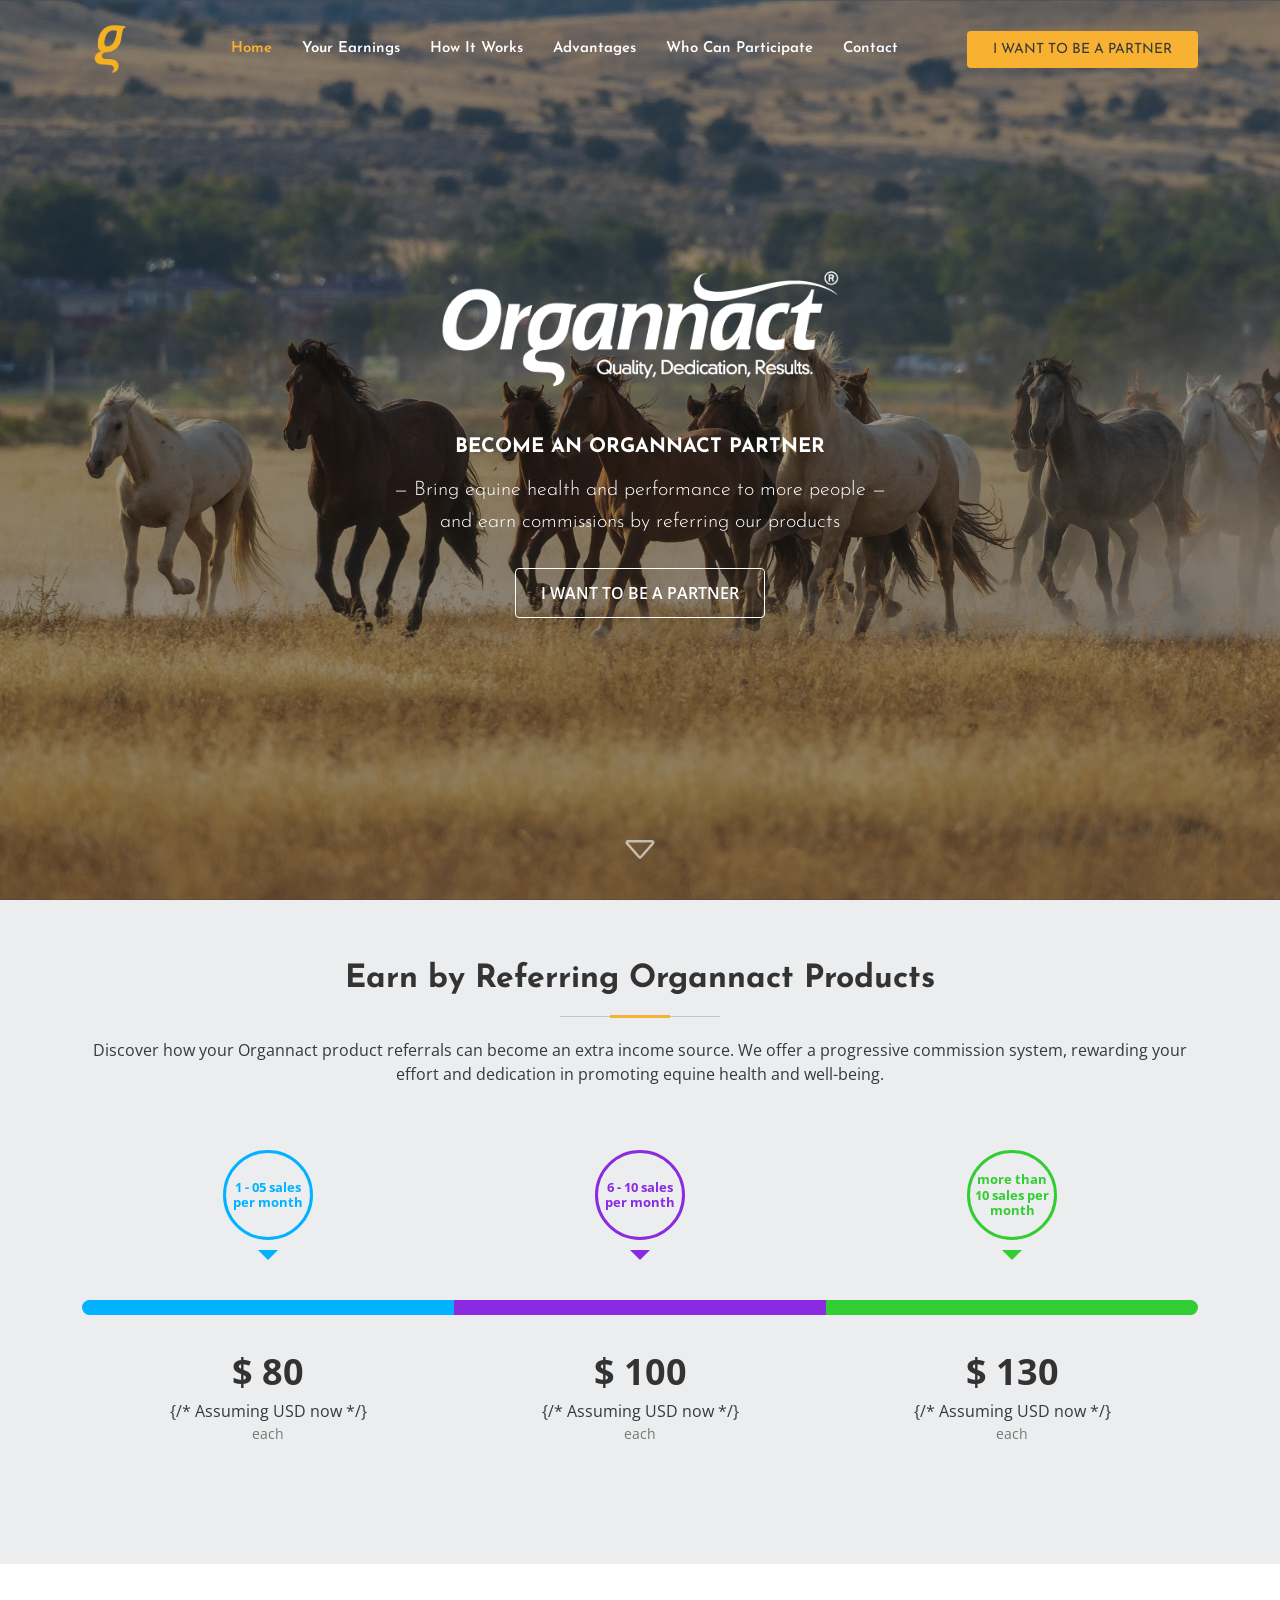
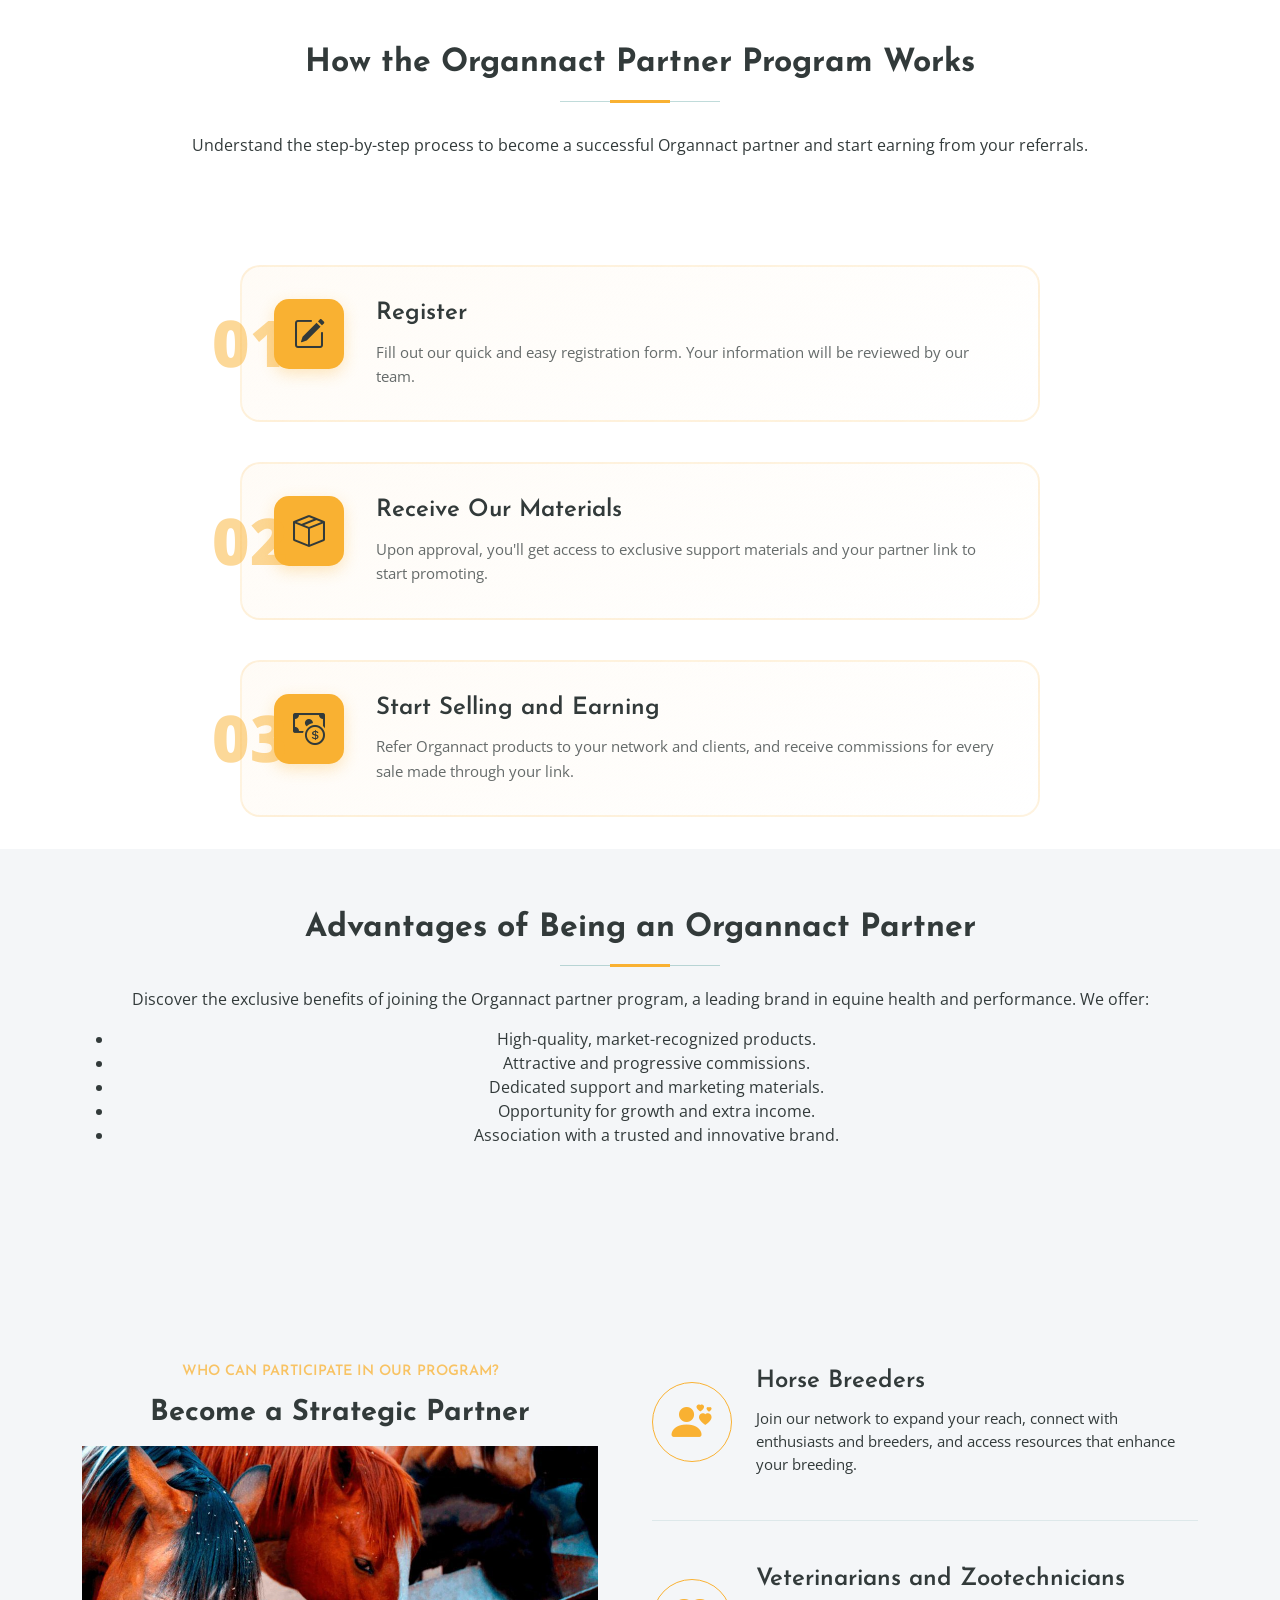
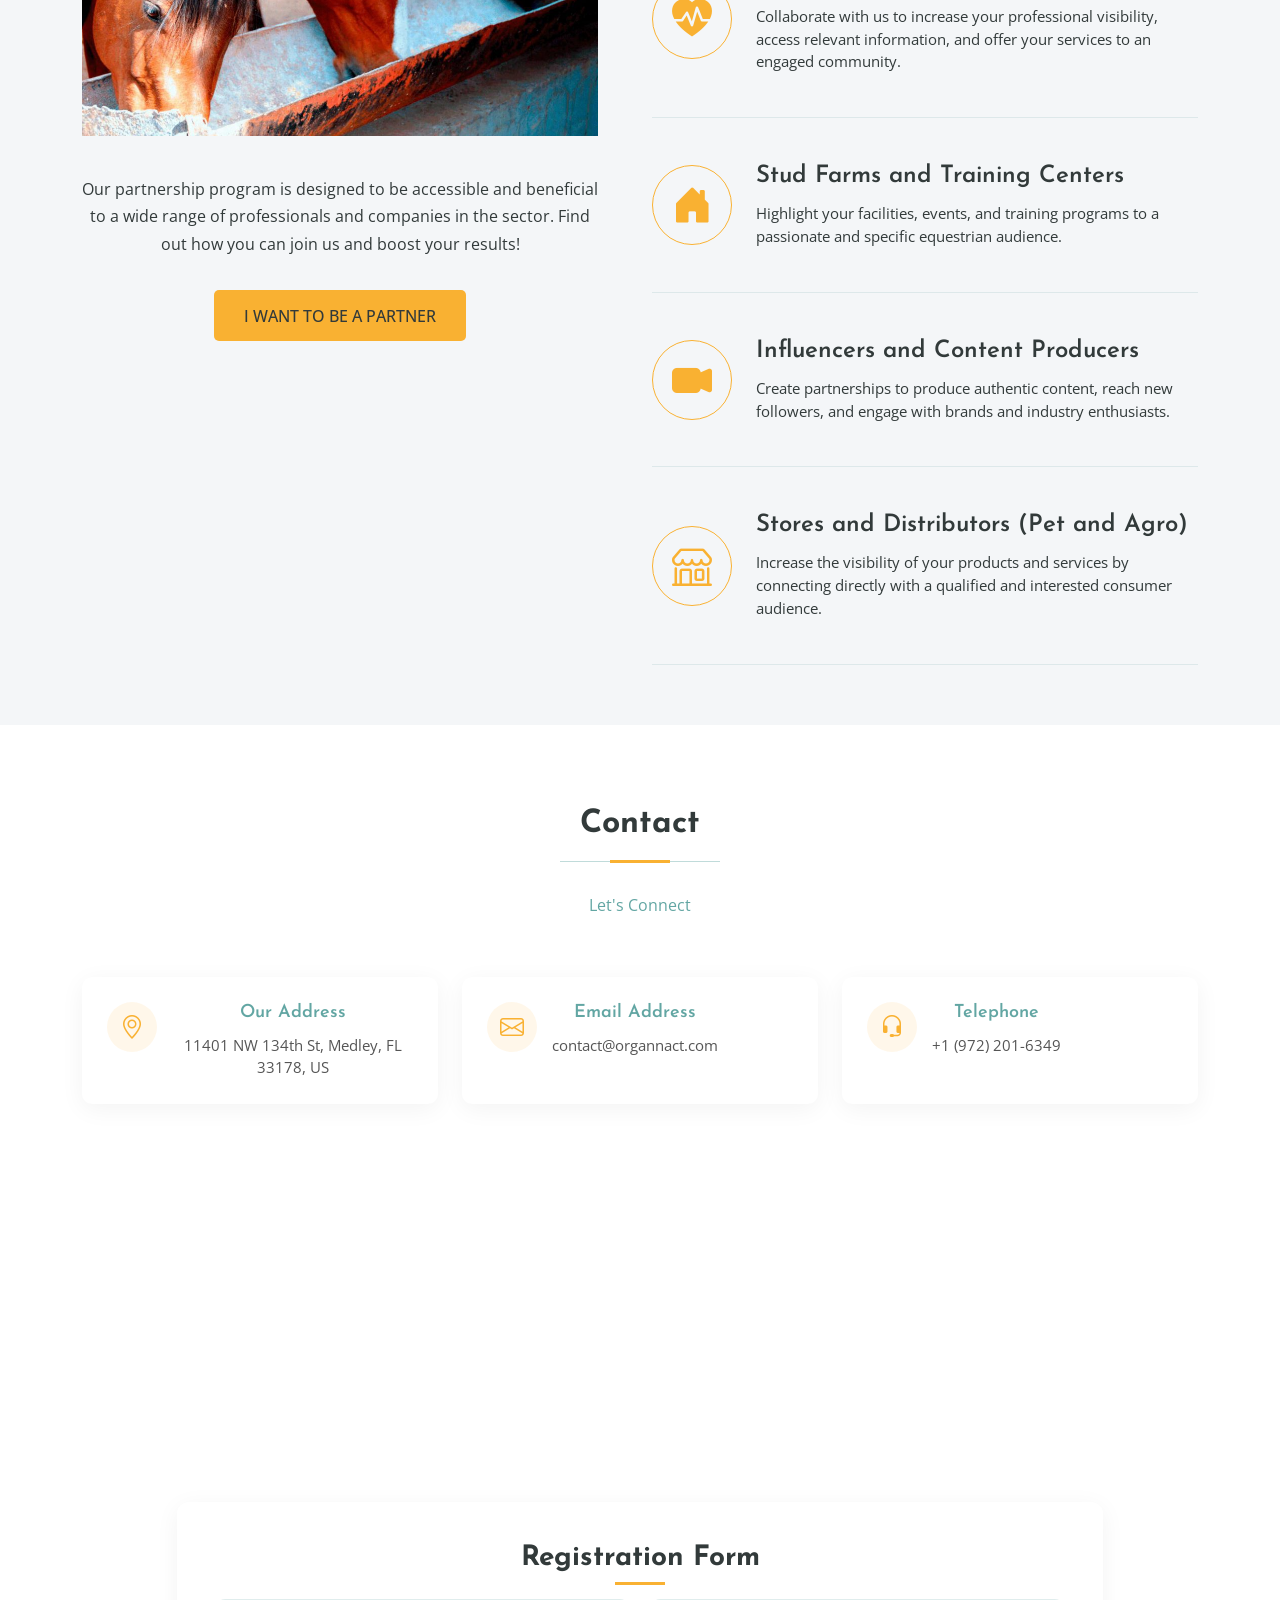
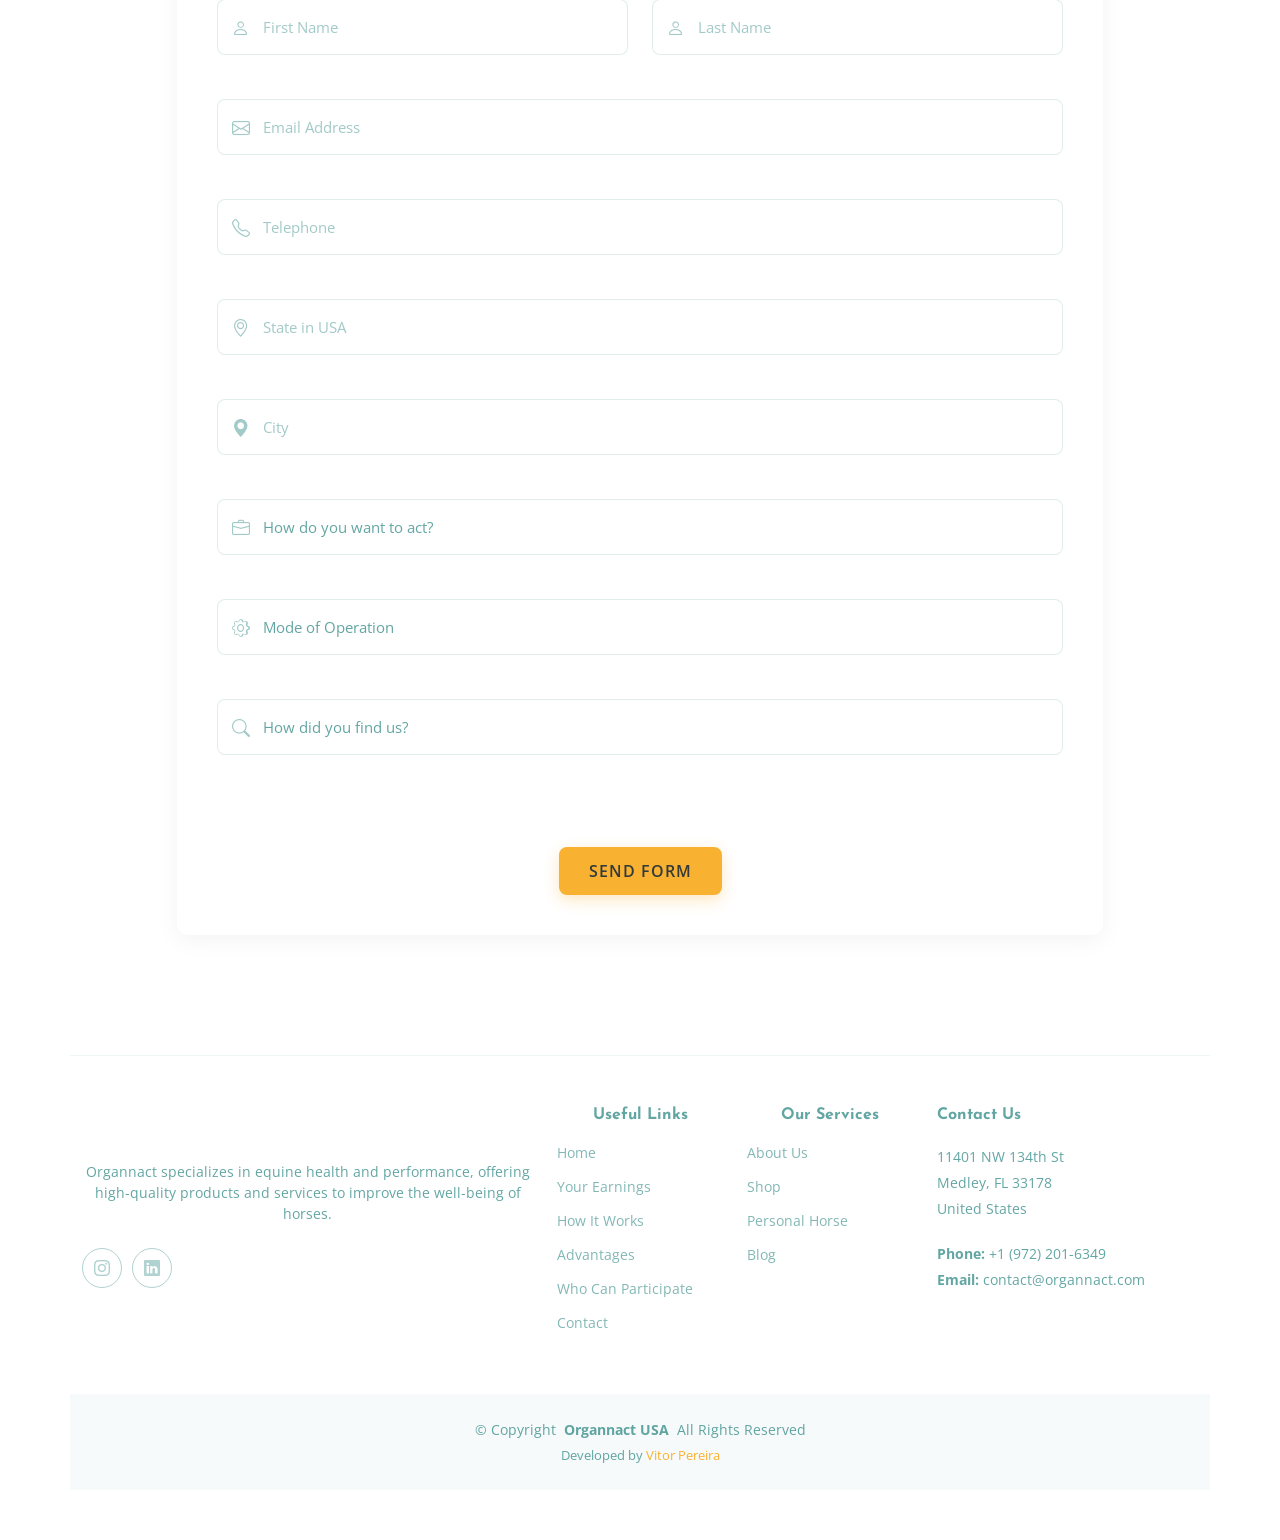
==== index.html @ 815f1e59 "Fix Button url fix button url sbmit" ====
<!DOCTYPE html>
<html lang="en">
<head>
    <meta charset="UTF-8">
    <meta name="viewport" content="width=device-width, initial-scale=1.0">
    <title>Organnact Partner Program | Commissions & Equine Health</title>
    <meta name="description" content="Become an Organnact partner and earn commissions by referring high-quality products for equine health and performance. Ideal for veterinarians, breeders, and retailers.">
    <link rel="canonical" href="https://www.yourwebsite.com/organnact-partner-program">

    <meta property="og:type" content="website">
    <meta property="og:url" content="https://www.yourwebsite.com/organnact-partner-program">
    <meta property="og:title" content="Organnact Partner Program | Commissions & Equine Health">
    <meta property="og:description" content="Become an Organnact partner and earn commissions by referring high-quality products for equine health and performance. Ideal for veterinarians, breeders, and retailers.">
    <meta property="og:image" content="https://www.yourwebsite.com/img/organnact-social-share-image.jpg">
    <meta property="og:locale" content="en_US">

    <META HTTP-EQUIV="Content-type" CONTENT="text/html; charset=UTF-8">
    <script src="https://www.google.com/recaptcha/api.js"></script>
    <script>
    function timestamp() { var response = document.getElementById("g-recaptcha-response"); if (response == null || response.value.trim() == "") {var elems = JSON.parse(document.getElementsByName("captcha_settings")[0].value);elems["ts"] = JSON.stringify(new Date().getTime());document.getElementsByName("captcha_settings")[0].value = JSON.stringify(elems); } } setInterval(timestamp, 500); 
    </script>

    <link href="https://cdn.jsdelivr.net/npm/bootstrap@5.3.0/dist/css/bootstrap.min.css" rel="stylesheet">
    <link rel="stylesheet" href="home.css">
    <link rel="stylesheet" href="earnings.css">
    <link rel="stylesheet" href="advantages.css">
    <link rel="stylesheet" href="participate.css">
    <link rel="stylesheet" href="navbar.css">
    <link rel="stylesheet" href="contact.css">
    <link rel="stylesheet" href="footer.css">
    <link rel="stylesheet" href="https://cdn.jsdelivr.net/npm/bootstrap-icons@1.13.1/font/bootstrap-icons.min.css">
</head>
<body class="index-page">

    <header id="header" class="header d-flex align-items-center fixed-top">
    <div class="container position-relative d-flex align-items-center justify-content-between">

        <a href="index.html" class="logo d-flex align-items-center me-auto me-xl-0">
        <img src="img/G-01.png" alt="Organnact Partner Program Logo">
        </a>

        <nav id="navmenu" class="navmenu">
        <ul>
            <li><a href="#hero" class="active">Home</a></li>
            <li><a href="#earnings">Your Earnings</a></li>
            <li><a href="#how-it-work">How It Works</a></li>
            <li><a href="#advantages">Advantages</a></li>
            <li><a href="#participate">Who Can Participate</a></li>
            <li><a href="#contact">Contact</a></li>
        </ul>
        <i class="mobile-nav-toggle d-xl-none bi bi-list"></i>
        </nav>

        <a class="btn-getstarted" href="#contact" title="I WANT TO BE A PARTNER">I WANT TO BE A PARTNER</a>

    </div>
    </header>

    <main id="main">

    <section class="home" id="hero">
        <div class="container-home" data-aos="fade-up" data-aos-delay="100">
        <img class="img-home" src="img/Organnact_white_text.png" alt="Become an Organnact Partner - Equine Health" title="Organnact Partner Program Logo">
        <h1 class="texto-home" title="BECOME AN ORGANNACT PARTNER">BECOME AN ORGANNACT PARTNER</h1>
        <p class="texto2-home" title="Bring equine health and performance to more people, earn commissions by referring our products">
            — Bring equine health and performance to more people —
        <br>
            and earn commissions by referring our products</p>
        <a href="#contact" class="btn-partner" title="I WANT TO BE A PARTNER">I WANT TO BE A PARTNER</a>
        </div>

        <a href="#earnings">
        <div class="seta-home" >
            <svg xmlns="http://www.w3.org/2000/svg" width="50" height="50" fill="currentColor" class="bi bi-caret-down" viewBox="0 0 16 16">
            <path d="M3.204 5h9.592L8 10.481 3.204 5zm-.753.659 4.796 5.48a1 1 0 0 0 1.506 0l4.796-5.48c.566-.647.106-1.659-.753-1.659H3.204a1 1 0 0 0-.753 1.659z"/>
            </svg>
        </div>
        </a>
    </section>

    <section id="earnings" style="height: auto; background-color: #ecedee; padding: 60px 0;">
        <div class="organnact-referral-widget">
        <div class="container section-title" data-aos="fade-up" data-aos-delay="200">
            <h2 class="organnact-referral-title">Earn by Referring Organnact Products</h2>
            <p>Discover how your Organnact product referrals can become an extra income source. We offer a progressive commission system, rewarding your effort and dedication in promoting equine health and well-being.</p>
            <br>
            <br>
            <div class="organnact-referral-steps">
                <div class="organnact-step">
                    <div class="organnact-circle organnact-circle-blue">
                        1 - 05 sales per month
                    </div>
                </div>
                <div class="organnact-step">
                    <div class="organnact-circle organnact-circle-purple">
                        6 - 10 sales per month
                    </div>
                </div>
                <div class="organnact-step">
                    <div class="organnact-circle organnact-circle-green">
                        more than 10 sales per month
                    </div>
                </div>
            </div>

            <div class="organnact-timeline-bar">
                <div class="organnact-segment organnact-segment-blue"></div>
                <div class="organnact-segment organnact-segment-purple"></div>
                <div class="organnact-segment organnact-segment-green"></div>
            </div>

            <div class="organnact-price-info">
                <div class="organnact-price">
                    <span class="organnact-price-value">$ 80</span> {/* Assuming USD now */}
                    <span class="organnact-price-label">each</span>
                </div>
                <div class="organnact-price">
                    <span class="organnact-price-value">$ 100</span> {/* Assuming USD now */}
                    <span class="organnact-price-label">each</span>
                </div>
                <div class="organnact-price">
                    <span class="organnact-price-value">$ 130</span> {/* Assuming USD now */}
                    <span class="organnact-price-label">each</span>
                </div>
            </div>
        </div>
    </div>
    </section>

    <section id="how-it-work" class="how-it-work section">
        <div class="container section-title" data-aos="fade-up">
        <h2>How the Organnact Partner Program Works</h2>
        <p>Understand the step-by-step process to become a successful Organnact partner and start earning from your referrals.</p>
        </div>

        <div class="container" data-aos="fade-up" data-aos-delay="100">
        <div class="steps-5">
            <div class="process-container">

            <div class="process-item" data-aos="fade-up" data-aos-delay="200">
                <div class="content">
                <span class="step-number">01</span>
                <div class="card-body">
                    <div class="step-icon">
                    <i class="bi bi-pencil-square"></i>
                    </div>
                    <div class="step-content">
                    <h3>Register</h3>
                    <p>Fill out our quick and easy registration form. Your information will be reviewed by our team.</p>
                    </div>
                </div>
                </div>
            </div>

            <div class="process-item" data-aos="fade-up" data-aos-delay="300">
                <div class="content">
                <span class="step-number">02</span>
                <div class="card-body">
                    <div class="step-icon">
                    <i class="bi bi-box-seam"></i>
                    </div>
                    <div class="step-content">
                    <h3>Receive Our Materials</h3>
                    <p>Upon approval, you'll get access to exclusive support materials and your partner link to start promoting.</p>
                    </div>
                </div>
                </div>
            </div>

            <div class="process-item" data-aos="fade-up" data-aos-delay="400">
                <div class="content">
                <span class="step-number">03</span>
                <div class="card-body">
                    <div class="step-icon">
                    <i class="bi bi-cash-coin"></i>
                    </div>
                    <div class="step-content">
                    <h3>Start Selling and Earning</h3>
                    <p>Refer Organnact products to your network and clients, and receive commissions for every sale made through your link.</p>
                    </div>
                </div>
                </div>
            </div>

            </div>
        </div>
        </div>
    </section>

    <section id="advantages" class="advantages section" style="height: auto; background-color: #f4f6f8; padding: 60px 0;">
        <div class="container section-title" data-aos="fade-up">
            <h2>Advantages of Being an Organnact Partner</h2>
            <p>Discover the exclusive benefits of joining the Organnact partner program, a leading brand in equine health and performance. We offer:</p>
            <ul>
                <li>High-quality, market-recognized products.</li>
                <li>Attractive and progressive commissions.</li>
                <li>Dedicated support and marketing materials.</li>
                <li>Opportunity for growth and extra income.</li>
                <li>Association with a trusted and innovative brand.</li>
            </ul>
            </div>
    </section>

    <section id="participate" class="services-alt section" style="height: auto; background-color: #f4f6f8; padding-bottom: 60px;">
        <div class="container" data-aos="fade-up" data-aos-delay="100">
        <div class="row">
            <div class="col-lg-6" data-aos="fade-up" data-aos-delay="100">
            <div class="content-block">
                <h2 class="subtitle">Who Can Participate in Our Program?</h2>
                <h3 class="title" style="font-size: 1.8rem; margin-bottom: 15px;">Become a Strategic Partner</h3>
                <img class="img-participate" src="img/Organnact_equine_gastric_health-1024x576.jpg" alt="Healthy horses with Organnact products - Strategic Partnership" title="Organnact Strategic Partnership for Equine Health">
                <p class="description">
                Our partnership program is designed to be accessible and beneficial to a wide range of professionals and companies in the sector. Find out how you can join us and boost your results!
                </p>
                <div class="button-wrapper">
                <a class="btn" href="#contact"><span>I WANT TO BE A PARTNER</span></a>
                </div>
            </div>
            </div>
            <div class="col-lg-6">
            <div class="services-list">
                <div class="service-item d-flex align-items-center" data-aos="fade-up" data-aos-delay="200">
                <div class="service-icon">
                    <i class="bi-person-hearts"></i>
                </div>
                <div class="service-content">
                    <h4>Horse Breeders</h4>
                    <p>Join our network to expand your reach, connect with enthusiasts and breeders, and access resources that enhance your breeding.</p>
                </div>
                </div>

                <div class="service-item d-flex align-items-center" data-aos="fade-up" data-aos-delay="300">
                <div class="service-icon">
                    <i class="bi-heart-pulse-fill"></i>
                </div>
                <div class="service-content">
                    <h4>Veterinarians and Zootechnicians</h4>
                    <p>Collaborate with us to increase your professional visibility, access relevant information, and offer your services to an engaged community.</p>
                </div>
                </div>

                <div class="service-item d-flex align-items-center" data-aos="fade-up" data-aos-delay="400">
                <div class="service-icon">
                    <i class="bi-house-door-fill"></i>
                </div>
                <div class="service-content">
                    <h4>Stud Farms and Training Centers</h4>
                    <p>Highlight your facilities, events, and training programs to a passionate and specific equestrian audience.</p>
                </div>
                </div>

                <div class="service-item d-flex align-items-center" data-aos="fade-up" data-aos-delay="500">
                <div class="service-icon">
                    <i class="bi-camera-video-fill"></i>
                </div>
                <div class="service-content">
                    <h4>Influencers and Content Producers</h4>
                    <p>Create partnerships to produce authentic content, reach new followers, and engage with brands and industry enthusiasts.</p>
                </div>
                </div>

                <div class="service-item d-flex align-items-center" data-aos="fade-up" data-aos-delay="500">
                <div class="service-icon">
                    <i class="bi-shop"></i>
                </div>
                <div class="service-content">
                    <h4>Stores and Distributors (Pet and Agro)</h4>
                    <p>Increase the visibility of your products and services by connecting directly with a qualified and interested consumer audience.</p>
                </div>
                </div>
            </div>
            </div>
        </div>
        </div>
    </section>

    <section id="contact" class="contact section" style="height: auto; background-color: #fff;">
    <div class="container section-title" data-aos="fade-up">
    <h2>Contact</h2>
    <div><span>Let's</span> <span class="description-title">Connect</span></div>
    </div>

    <div class="container" data-aos="fade-up" data-aos-delay="100">
    <div class="row gy-4 mb-5">
        <div class="col-lg-4" data-aos="fade-up" data-aos-delay="100">
        <div class="contact-info-box">
            <div class="icon-box">
            <i class="bi bi-geo-alt"></i>
            </div>
            <div class="info-content">
            <h4>Our Address</h4>
            <p>11401 NW 134th St, Medley, FL 33178, US</p>
            </div>
        </div>
        </div>

        <div class="col-lg-4" data-aos="fade-up" data-aos-delay="200">
        <div class="contact-info-box">
            <div class="icon-box">
            <i class="bi bi-envelope"></i>
            </div>
            <div class="info-content">
            <h4>Email Address</h4>
            <p>contact@organnact.com</p>
            </div>
        </div>
        </div>

        <div class="col-lg-4" data-aos="fade-up" data-aos-delay="300">
        <div class="contact-info-box">
            <div class="icon-box">
            <i class="bi bi-headset"></i>
            </div>
            <div class="info-content">
            <h4>Telephone</h4>
            <p>+1 (972) 201-6349</p>
            </div>
        </div>
        </div>
    </div>
    </div>

    <div class="map-section" data-aos="fade-up" data-aos-delay="200">
    <iframe src="https://www.google.com/maps/embed?pb=!1m18!1m12!1m3!1d3594.636810160716!2d-80.31297708498018!3d25.81511198365727!2m3!1f0!2f0!3f0!3m2!1i1024!2i768!4f13.1!3m3!1m2!1s0x88d9bb1f1eaba1c3%3A0x2a78a0f8ac7c6a00!2s11401%20NW%20134th%20St%2C%20Medley%2C%20FL%2033178%2C%20USA!5e0!3m2!1spt-BR!2sbr!4v1620000000000!5m2!1spt-BR!2sbr" width="100%" height="500" style="border:0;" allowfullscreen="" loading="lazy" referrerpolicy="no-referrer-when-downgrade" title="Organnact USA Location on Google Maps"></iframe>
    </div>

    <div class="container form-container-overlap">
    <div class="row justify-content-center" data-aos="fade-up" data-aos-delay="300">
        <div class="col-lg-10">
        <div class="contact-form-wrapper">
            <h2 class="text-center mb-4">Registration Form</h2>
            
            <form action="https://test.salesforce.com/servlet/servlet.WebToLead?encoding=UTF-8&orgId=00DHZ000005yZ3F" method="POST">

    <input type=hidden name='captcha_settings' value='{"keyname":"Partners_Usa","fallback":"true","orgId":"00DHZ000005yZ3F","ts":""}'>
    <input type=hidden name="oid" value="00DHZ000005yZ3F">
    <input type=hidden name="retURL" value="https://vtzao.github.io/landingpage-organnactusa/success.html">

    <!--DEBUG DO ENVIO SALESFORCE-->
    <input type="hidden" name="debug" value="1">
    <input type="hidden" name="debugEmail" value="vitor.almeida@organnact.com"> 
    <input type="hidden" name="lead_source" value="Partners USA">
    <!-- FINAL DEBUG -->

    <div class="row gy-4">

        <div class="col-md-6">
            <div class="form-group">
                <div class="input-with-icon">
                    <i class="bi bi-person"></i>
                    <input type="text" id="first_name" name="first_name" class="form-control" placeholder="First Name" maxlength="40">
                </div>
            </div>
        </div>

        <div class="col-md-6">
            <div class="form-group">
                <div class="input-with-icon">
                    <i class="bi bi-person"></i>
                    <input type="text" id="last_name" name="last_name" class="form-control" placeholder="Last Name" maxlength="80">
                </div>
            </div>
        </div>

        <div class="col-md-12">
            <div class="form-group">
                <div class="input-with-icon">
                    <i class="bi bi-envelope"></i>
                    <input type="email" id="email" name="email" class="form-control" placeholder="Email Address" maxlength="80">
                </div>
            </div>
        </div>

        <div class="col-md-12">
            <div class="form-group">
                <div class="input-with-icon">
                    <i class="bi bi-telephone"></i>
                    <input type="tel" id="phone" name="phone" class="form-control" placeholder="Telephone" maxlength="40">
                </div>
            </div>
        </div>

        <div class="col-md-12">
            <div class="form-group">
                <div class="input-with-icon">
                    <i class="bi bi-geo-alt"></i>
                    <input id="00NHp000018Tmxn" name="00NHp000018Tmxn" title="Street Address" class="form-control" placeholder="State in USA" maxlength="20">
                </div>
            </div>
        </div>

        <div class="col-md-12">
            <div class="form-group">
                <div class="input-with-icon">
                    <i class="bi bi-geo-alt-fill"></i>
                    <input id="00NHp000018Tmxl" name="00NHp000018Tmxl" title="City" class="form-control" placeholder="City" maxlength="40">
                </div>
            </div>
        </div>

        <div class="col-md-12">
            <div class="form-group">
                <div class="input-with-icon">
                    <i class="bi bi-briefcase"></i>
                    <select id="00NHZ0000044L1x" name="00NHZ0000044L1x" title="How do you want to act?" class="form-control">
                        <option value="">How do you want to act?</option>
                        <option value="Influencer / Content Producer">Influencer / Content Producer</option>
                        <option value="Reseller">Reseller</option>
                        <option value="Distributor">Distributor</option>
                        <option value="Affiliate">Affiliate</option>
                    </select>
                </div>
            </div>
        </div>

        <div class="col-md-12">
            <div class="form-group">
                <div class="input-with-icon">
                    <i class="bi bi-gear"></i>
                    <select id="00NHZ0000044LYD" name="00NHZ0000044LYD" title="Mode of Operation" class="form-control">
                        <option value="">Mode of Operation</option>
                        <option value="Physical Store">Physical Store</option>
                        <option value="Social Media">Social Media</option>
                        <option value="Hospital/Clinic">Hospital/Clinic</option>
                        <option value="Distribution">Distribution</option>
                        <option value="Field / Visits">Field / Visits</option>
                    </select>
                </div>
            </div>
        </div>

        <div class="col-md-12">
            <div class="form-group">
                <div class="input-with-icon">
                    <i class="bi bi-search"></i>
                    <select id="00NHZ0000044Lef" name="00NHZ0000044Lef" title="How did you find us?" class="form-control">
                        <option value="">How did you find us?</option>
                        <option value="Google">Google</option>
                        <option value="Social Media">Social Media</option>
                        <option value="Website">Website</option>
                        <option value="Referral">Referral</option>
                        <option value="AI Search">AI Search</option>
                    </select>
                </div>
            </div>
        </div>
        <label for="lead_source"></label><select  id="lead_source" name="lead_source"><option value="Partners USA"></option></select>
        <select  id="00NHp000018Tmxp" name="00NHp000018Tmxp" title="Country"><option value="United States"></option></select>

        <div class="col-12 text-center">
            <div class="g-recaptcha" data-sitekey="6Lck3pQrAAAAADEhZgG187iK8OY7Y76dMSyQb_u-"></div>
            <br>
            <input type="submit" name="submit" class="btn btn-primary btn-submit" value="SEND FORM">
        </div>
        
    </div>
</form>
        </div>
        </div>
        </div>
            </div>
        </div>
    </div>
    </div>
</section>
    </main>

    <footer id="footer" class="footer">
    <div class="container footer-top">
        <div class="row gy-4">
        <div class="col-lg-5 col-md-12 footer-about">
            <a href="index.html" class="logo d-flex align-items-center">
            <span class="sitename">Organnact Partners</span>
            </a>
            <p class="description-footer">Organnact specializes in equine health and performance, offering high-quality products and services to improve the well-being of horses.</p>
            <div class="social-links d-flex mt-4">
            <a href="https://www.instagram.com/organnact.usa/" target="_blank" aria-label="Organnact USA Instagram"><i class="bi bi-instagram"></i></a>
            <a href="https://www.linkedin.com/company/organnact/" target="_blank" aria-label="Organnact LinkedIn"><i class="bi bi-linkedin"></i></a>
            </div>
        </div>

        <div class="col-lg-2 col-6 footer-links">
            <h4>Useful Links</h4>
            <ul>
            <li><a href="#hero" class="active">Home</a></li>
            <li><a href="#earnings">Your Earnings</a></li>
            <li><a href="#how-it-work">How It Works</a></li>
            <li><a href="#advantages">Advantages</a></li>
            <li><a href="#participate">Who Can Participate</a></li>
            <li><a href="#contact">Contact</a></li>
            </ul>
        </div>

        <div class="col-lg-2 col-6 footer-links">
            <h4>Our Services</h4>
            <ul>
            <li><a href="https://organnact.com/about-us/" target="_blank">About Us</a></li>
            <li><a href="https://organnact.com/shop/" target="_blank">Shop</a></li>
            <li><a href="https://organnact.com/personal-horse/" target="_blank">Personal Horse</a></li>
            <li><a href="https://organnact.com/blog/" target="_blank">Blog</a></li>
            </ul>
        </div>

        <div class="col-lg-3 col-md-12 footer-contact text-center text-md-start">
            <h4>Contact Us</h4>
            <p>11401 NW 134th St</p>
            <p>Medley, FL 33178</p>
            <p>United States</p>
            <p class="mt-4"><strong>Phone:</strong> <span>+1 (972) 201-6349</span></p>
            <p><strong>Email:</strong> <span>contact@organnact.com</span></p>
        </div>
        </div>
    </div>

    <div class="container copyright text-center mt-4">
        <p>© <span>Copyright</span> <strong class="px-1 sitename">Organnact USA</strong> <span>All Rights Reserved</span></p>
        <div class="credits">
        Developed by <a href="https://bootstrapmade.com/">Vitor Pereira</a>
        </div>
    </div>
    </footer>

    <script src="https://cdn.jsdelivr.net/npm/bootstrap@5.3.0/dist/js/bootstrap.bundle.min.js"></script>
    <script src="script.js"></script>
    <script src="https://www.google.com/recaptcha/api.js?onload=onloadCallback&render=explicit"
        async defer>
    </script>

    <script>
       document.addEventListener('DOMContentLoaded', function() {
        // Pega a URL da página atual
        const urlParams = new URLSearchParams(window.location.search);
        
        // Verifica se o parâmetro 'success' existe e é 'true'
        if (urlParams.get('success') === 'true') {
          // Encontra a mensagem de confirmação pelo ID
          const confirmationMessage = document.getElementById('confirmationMessage');
          
          // Se a mensagem existir, remove a classe 'd-none' para exibi-la
          if (confirmationMessage) {
            confirmationMessage.classList.remove('d-none');
          }
        }
      });
    </script>
</body>
</html>
---- home.css ----
/* home.css */

/* Se você não tiver um arquivo CSS global para body, pode adicionar aqui: */
body {
  margin: 0;
  padding: 0;
  font-family: 'Open Sans', Arial, sans-serif; /* Exemplo de fonte padrão */
  text-align: center;
  color: var(--default-color); /* Cor de texto padrão para o corpo da página */
  background-color: var(--background-color); /* Cor de fundo padrão */
}

/* Garantir que o html e body tenham altura total para 100vh funcionar corretamente */
html, body {
  height: 100%;
}

/* Estilo para seções que vêm após a seção 'home' para evitar que o conteúdo fique abaixo do navbar fixo */
/* A altura do padding-top deve ser igual ou maior que a altura da sua navbar */
main section:not(#hero) { /* Usando o ID #hero da sua section */
  padding-top: 80px; /* Ajuste este valor conforme a altura final da sua navbar */
}

.section-title {
  text-align: center;
  padding-bottom: 60px;
  position: relative;
}

.section-title h2 {
  font-size: 32px;
  font-weight: 700;
  margin-bottom: 20px;
  padding-bottom: 20px;
  position: relative;
}

.section-title h2:before {
  content: "";
  position: absolute;
  display: block;
  width: 160px;
  height: 1px;
  background: color-mix(in srgb, var(--default-color), transparent 60%);
  left: 0;
  right: 0;
  bottom: 1px;
  margin: auto;
}

.section-title h2::after {
  content: "";
  position: absolute;
  display: block;
  width: 60px;
  height: 3px;
  background: var(--accent-color);
  left: 0;
  right: 0;
  bottom: 0;
  margin: auto;
}


.home { /* Seu HTML tem <section class="home" id="hero"> */
  width: 100%;
  height: 100vh; /* Ocupa toda a altura da viewport */
  min-height: 600px; /* Altura mínima para garantir visibilidade do conteúdo */
  background: linear-gradient(rgba(0, 0, 0, 0.4), rgba(0, 0, 0, 0.4)), url('img/bg.svg') no-repeat center center;
  background-size: cover;
  background-position: center center;
  background-attachment: fixed; /* Efeito parallax no background */
  display: flex;
  flex-direction: column;
  justify-content: center;
  align-items: center;
  position: relative;
  box-sizing: border-box;
  text-align: center; /* Garante que o texto dentro do flex container seja centralizado se não ocupar toda a largura */
}

.container-home {
  width: 90%;
  max-width: 1200px; /* Limite a largura máxima para telas grandes */
  /* height: 90%; */ /* Removido - deixe o conteúdo definir a altura ou use padding */
  padding-top: 100px; /* Espaço para a navbar fixa não sobrepor o conteúdo inicial */
  padding-bottom: 60px; /* Espaço antes da seta */
  display: flex;
  flex-direction: column;
  justify-content: center;
  align-items: center;
  z-index: 2;
  position: relative;
}

.img-home {
  width: 100%;
  max-width: 420px; /* Ajustado para melhor responsividade */
  height: auto;
  cursor: pointer;
  display: block;
  margin-top: 0; /* Removido, o flex container centraliza */
  margin-bottom: 40px; /* Espaço abaixo da imagem */
  margin-left: auto;
  margin-right: auto;
  transition: transform 0.3s ease-in-out;
}

.img-home:hover {
  transform: scale(1.07);
}

.texto-home {
  font-family: "Josefin Sans", sans-serif;
  font-weight: 700; /* Ajustado de 800 para 700 que é mais comum */
  margin-top: 0; /* Removido, o espaçamento é controlado pelo container e outros elementos */
  margin-bottom: 15px; /* Espaço abaixo deste texto */
  font-size: clamp(10px, 4vw, 20px); /* Fonte responsiva */
  color: #fff;
  word-wrap: break-word;
  max-width: 90%;
}

.texto2-home {
  font-family: "Josefin Sans", sans-serif;
  font-weight: 300;
  font-size: clamp(16px, 2.5vw, 20px); /* Fonte responsiva */
  color: #fff;
  margin-bottom: 30px; /* Espaço abaixo deste texto e antes do botão */
  word-wrap: break-word;
  max-width: 80%;
  line-height: 1.6;
}

.btn-partner {
  background-color: transparent;
  color: #fff;
  padding: 12px 25px;
  border: 1px solid #fff;
  border-radius: 4px; /* Leve arredondamento para consistência com btn-getstarted */
  font-size: clamp(14px, 2vw, 16px); /* Fonte responsiva */
  cursor: pointer;
  transition: all 0.3s ease-in-out;
  text-transform: uppercase;
  font-family: 'Open Sans', sans-serif;
  font-weight: 600;
  flex-shrink: 0;
  margin-bottom: 60px; /* Espaço abaixo do botão antes da seta (se a seta estiver dentro do container-home) */
}

.btn-partner:hover {
  background-color: rgba(255, 255, 255, 0.15);
  border-color: rgba(255, 255, 255, 0.5);
}

.seta-home {
  display: block;
  opacity: 0.6;
  position: absolute;
  bottom: 30px;
  left: 50%;
  transform: translateX(-50%);
  font-size: 30px; /* O SVG já tem tamanho, isso pode não ser necessário */
  color: #fff;
  cursor: pointer;
  transition: all 0.3s ease-in-out;
  z-index: 10;
}
.seta-home svg { /* Estilizando o SVG diretamente se o font-size não funcionar */
    width: 40px;
    height: 40px;
}

.seta-home:hover {
  opacity: 1.0;
  transform: translateX(-50%) translateY(-10px); /* Leve movimento para cima */
}

/* Estilos para outras seções (exemplo) */
#services, #contact {
    padding: 60px 0; /* Espaçamento interno para as seções */
    min-height: 50vh; /* Altura mínima para visualização do scroll */
}
#how-it-work, #earnings, #advantages {
  color: var(--contrast-color); /* Cor padrão para o texto */
  /*background-color: #f8f9fa;  Cor de fundo para a seção de serviços */
}
#contact {
    background-color: #e9ecef; /* Cor de fundo para a seção de contato */
}
#how-it-work h2, #contact h2 {
    color: var(--contrast-color); /* Cor dos títulos das seções */
    margin-bottom: 30px;
}
#services p, #contact p {
    color: #555; /* Cor do texto das seções */
}

/*--------------------------------------------------------------
# How it Work Section
--------------------------------------------------------------*/
.how-it-work .process-item .step-content h3{
  color: var(--contrast-color)!important;
}

.how-it-work .process-container {
  max-width: 800px;
  margin: 0 auto;
  padding: 2rem 0;
}

.how-it-work .process-item {
  display: flex;
  flex-direction: column;
  align-items: flex-start;
  text-align: start;
  position: relative;
  padding-bottom: 2.5rem;
}

.how-it-work .process-item:last-child {
  padding-bottom: 0;
}

.how-it-work .process-item .content {
  width: 100%;
  position: relative;
  background: linear-gradient(145deg, color-mix(in srgb, var(--accent-color), transparent 95%), var(--surface-color));
  border: 2px solid color-mix(in srgb, var(--accent-color), transparent 85%);
  border-radius: 20px;
  transition: transform 0.3s ease, box-shadow 0.3s ease;
}

.how-it-work .process-item .content:hover {
  transform: translateX(10px);
  box-shadow: -8px 8px 25px rgba(0, 0, 0, 0.1);
}

.how-it-work .process-item .content:hover .step-icon {
  background: linear-gradient(135deg, color-mix(in srgb, var(--accent-color), transparent 15%), var(--accent-color));
  transform: rotate(10deg);
}

.how-it-work .process-item .content:hover .step-number {
  transform: translateX(-5px);
  opacity: 1;
}

.how-it-work .process-item .step-number {
  position: absolute;
  left: -30px;
  top: 50%;
  transform: translateY(-50%);
  font-size: 4rem;
  font-weight: 800;
  color: var(--accent-color);
  font-family: var(--heading-font);
  line-height: 1;
  opacity: 0.5;
  transition: transform 0.3s ease, opacity 0.3s ease;
}

.how-it-work .process-item .card-body {
  padding: 2rem;
  display: flex;
  align-items: flex-start;
  gap: 2rem;
}

.how-it-work .process-item .step-icon {
  flex-shrink: 0;
  width: 70px;
  height: 70px;
  background-color: var(--accent-color);
  border-radius: 15px;
  display: grid;
  place-items: center;
  transition: all 0.3s ease;
  box-shadow: 0 5px 15px color-mix(in srgb, var(--accent-color), transparent 70%);
}

.how-it-work .process-item .step-icon i {
  font-size: 2rem;
  color: var(--contrast-color);
}

.how-it-work .process-item .step-content h3 {
  color: var(--contrast-color);
  font-size: 1.5rem;
  margin-bottom: 0.75rem;
  font-weight: 600;
}

.how-it-work .process-item .step-content p {
  color: color-mix(in srgb, var(--contrast-color), transparent 25%);
  font-size: 0.95rem;
  line-height: 1.6;
  margin: 0;
}

.how-it-work .process-item .arrow {
  color: color-mix(in srgb, var(--accent-color), transparent 50%);
  margin: 1rem 0;
  width: 100px;
  height: 100px;
  opacity: 0.7;
}

@media (max-width: 767.98px) {
  .how-it-work .process-container {
    padding: 1rem 0;
  }

  .how-it-work .process-item {
    padding-bottom: 2rem;
  }

  .how-it-work .process-item .content {
    border-width: 1px;
  }

  .how-it-work .process-item .content:hover {
    transform: translateY(-5px);
  }

  .how-it-work .process-item .step-number {
    font-size: 3rem;
    left: 50%;
    top: -1.5rem;
    transform: translateX(-50%);
  }

  .how-it-work .process-item .step-number:hover {
    transform: translateX(-50%);
  }

  .how-it-work .process-item .card-body {
    padding: 2rem 1.5rem 1.5rem;
    flex-direction: column;
    align-items: center;
    text-align: center;
    gap: 1rem;
  }

  .how-it-work .process-item .step-icon {
    width: 60px;
    height: 60px;
    border-radius: 12px;
  }

  .how-it-work .process-item .step-icon i {
    font-size: 1.75rem;
  }

  .how-it-work .process-item .step-content h3 {
    font-size: 1.25rem;
  }

  .how-it-work .process-item .arrow {
    height: 60px;
    margin: 0.5rem 0;
  }
}
---- earnings.css ----
/* Estilos gerais para o corpo da página onde o widget será inserido */
body.organnact-widget-page-context {
    font-family: sans-serif;
    display: flex;
    justify-content: center;
    align-items: center;
    min-height: 100vh;
    background-color: #f0f2f5;
    margin: 0;
    padding: 20px;
    box-sizing: border-box;
    overflow-x: hidden; /* Para evitar scrollbar horizontal devido a animações de entrada */
}

/* Container principal do widget de indicação Organnact */
.organnact-referral-widget {
    width: 100%;
    display: flex;
    justify-content: center;
}

.organnact-referral-container {
    text-align: center;
    background-color: #ffffff;
    padding: 40px;
    border-radius: 8px;
    box-shadow: 0 4px 12px rgba(0, 0, 0, 0.1);
    max-width: 800px;
    width: 100%;
}

/* --- ANIMAÇÕES KEYFRAMES --- */
@keyframes fadeInUp {
    from {
        opacity: 0;
        transform: translateY(20px);
    }
    to {
        opacity: 1;
        transform: translateY(0);
    }
}

@keyframes scaleInX {
    from {
        transform: scaleX(0);
    }
    to {
        transform: scaleX(1);
    }
}

/* Título do widget */
.organnact-referral-title {
    font-size: 28px;
    color: #333;
    margin-top: 0;
    margin-bottom: 8px;
    opacity: 0; /* Estado inicial para animação */
    animation: fadeInUp 0.6s ease-out 0.2s forwards;
}

/* Subtítulo do widget */
.organnact-referral-subtitle {
    font-size: 16px;
    color: #666;
    margin-bottom: 40px;
    opacity: 0; /* Estado inicial para animação */
    animation: fadeInUp 0.6s ease-out 0.4s forwards;
}

/* Container para os passos/círculos de indicação */
.organnact-referral-steps {
    display: flex;
    justify-content: space-around;
    align-items: flex-start;
    margin-bottom: 20px;
    position: relative;
}

/* Cada passo individual */
.organnact-step {
    display: flex;
    flex-direction: column;
    align-items: center;
    width: 120px;
    position: relative;
    opacity: 0; /* Estado inicial para animação */
    animation: fadeInUp 0.5s ease-out forwards; /* Delay será aplicado individualmente */
}

/* Delays para cada step */
.organnact-step:nth-child(1) { animation-delay: 0.6s; }
.organnact-step:nth-child(2) { animation-delay: 0.8s; }
.organnact-step:nth-child(3) { animation-delay: 1.0s; }


/* Círculos com informações de vendas */
.organnact-circle {
    width: 90px;
    height: 90px;
    border-radius: 50%;
    display: flex;
    flex-direction: column;
    justify-content: center;
    align-items: center;
    font-size: 13px;
    font-weight: bold;
    padding: 5px;
    box-sizing: border-box;
    line-height: 1.2;
    margin-bottom: 10px;
    background-color: #ecedee;
    cursor: pointer; /* Indica interatividade */
    transition: transform 0.3s ease-in-out, box-shadow 0.3s ease-in-out;
}

.organnact-step:hover .organnact-circle {
    transform: scale(1.08);
    box-shadow: 0 6px 18px rgba(0, 0, 0, 0.15);
}

.organnact-circle-blue {
    border: 3px solid #00B2FF;
    color: #00B2FF;
}
.organnact-step:hover .organnact-circle-blue {
    box-shadow: 0 0 15px rgba(0, 178, 255, 0.5);
}

.organnact-circle-purple {
    border: 3px solid #8A2BE2;
    color: #8A2BE2;
}
.organnact-step:hover .organnact-circle-purple {
    box-shadow: 0 0 15px rgba(138, 43, 226, 0.5);
}

.organnact-circle-green {
    border: 3px solid #32CD32;
    color: #32CD32;
}
.organnact-step:hover .organnact-circle-green {
    box-shadow: 0 0 15px rgba(50, 205, 50, 0.5);
}

/* Barra de linha do tempo colorida */
.organnact-timeline-bar {
    display: flex;
    width: 100%;
    height: 15px;
    margin-top: 50px;
    position: relative;
    border-radius: 7.5px;
    overflow: hidden;
    transform: scaleX(0);
    transform-origin: left;
    animation: scaleInX 0.8s ease-out 1.3s forwards;
    /* Adicionamos cursor: pointer aqui se a barra toda deve parecer interativa
       ou nos segmentos individuais se apenas eles são.
    */
}

/* Segmentos da barra de linha do tempo */
.organnact-segment {
    height: 100%;
    cursor: pointer; /* Indica que cada segmento é interativo */
    /* Transição para efeitos de hover nos segmentos */
    transition: opacity 0.3s ease-in-out, filter 0.3s ease-in-out;
}

/* Efeito ao passar o mouse sobre a barra INTEIRA: torna os segmentos levemente opacos */
.organnact-timeline-bar:hover .organnact-segment {
    opacity: 0.6;
}

/* Efeito ao passar o mouse sobre UM SEGMENTO ESPECÍFICO: restaura opacidade e adiciona brilho */
.organnact-timeline-bar .organnact-segment:hover {
    opacity: 1;
    filter: brightness(1.25); /* Aumenta o brilho do segmento sob o mouse */
}


.organnact-segment-blue { background-color: #00B2FF; width: 33.33%; }
.organnact-segment-purple { background-color: #8A2BE2; width: 33.33%; }
.organnact-segment-green { background-color: #32CD32; width: 33.34%; }

/* Triângulos/setas abaixo dos círculos, apontando para a barra */
.organnact-step::after {
    content: '';
    position: absolute;
    left: 50%;
    transform: translateX(-50%);
    width: 0;
    height: 0;
    border-left: 10px solid transparent;
    border-right: 10px solid transparent;
    top: 100px;
    transition: border-top-color 0.3s ease-in-out;
}

.organnact-step:nth-child(1)::after { border-top: 10px solid #00B2FF; }
.organnact-step:nth-child(2)::after { border-top: 10px solid #8A2BE2; }
.organnact-step:nth-child(3)::after { border-top: 10px solid #32CD32; }

.organnact-step:nth-child(1):hover::after { border-top-color: #0090d8; }
.organnact-step:nth-child(2):hover::after { border-top-color: #701ebd; }
.organnact-step:nth-child(3):hover::after { border-top-color: #28a428; }


/* Container para as informações de preço */
.organnact-price-info {
    display: flex;
    justify-content: space-around;
    margin-top: 30px;
}

/* Bloco individual de preço */
.organnact-price {
    display: flex;
    flex-direction: column;
    align-items: center;
    opacity: 0;
    animation: fadeInUp 0.5s ease-out forwards;
}

.organnact-price:nth-child(1) { animation-delay: 1.6s; }
.organnact-price:nth-child(2) { animation-delay: 1.8s; }
.organnact-price:nth-child(3) { animation-delay: 2.0s; }

.organnact-price-value {
    font-size: 36px;
    font-weight: bold;
    color: #333;
}

.organnact-price-label {
    font-size: 14px;
    color: #777;
}

/* --- Media Queries para Responsividade --- */
@media (max-width: 768px) {
    .organnact-referral-container { padding: 30px; }
    .organnact-referral-title { font-size: 26px; }
    .organnact-referral-subtitle { font-size: 15px; }
}

@media (max-width: 600px) {
    .organnact-referral-container { padding: 20px; }
    .organnact-referral-title { font-size: 22px; }
    .organnact-referral-subtitle { font-size: 14px; margin-bottom: 30px; }

    .organnact-circle {
        width: 80px;
        height: 80px;
        font-size: 11px;
    }
    .organnact-step::after { top: 85px; }
    .organnact-timeline-bar { height: 12px; margin-top: 40px; }
    .organnact-price-value { font-size: 28px; }
    .organnact-price-label { font-size: 12px; }
}

@media (max-width: 480px) {
    .organnact-step { width: 100px; }
    .organnact-circle {
        width: 70px;
        height: 70px;
        font-size: 10px;
    }
    .organnact-step::after {
        top: 75px;
        border-left-width: 8px;
        border-right-width: 8px;
        border-top-width: 8px;
    }
    .organnact-timeline-bar { margin-top: 30px; }
    .organnact-price-value { font-size: 24px; }
}
---- participate.css ----
/*--------------------------------------------------------------
# Services Alt Section
--------------------------------------------------------------*/
.services-alt .content-block {
  margin-right: 30px;
}

.img-participate {
  width: 100%;
  max-width: 620px; /* Ajustado para melhor responsividade */
  height: auto;
  display: block;
  margin-top: 0; /* Removido, o flex container centraliza */
  margin-bottom: 40px; /* Espaço abaixo da imagem */
  margin-left: auto;
  margin-right: auto;
  transition: transform 0.3s ease-in-out;
}

.services-alt .content-block .title, .services-alt .content-block .description, .services-alt .services-list .service-content h4, .services-alt .services-list .service-content p{
  color: var(--contrast-color)!important;
}

.services-alt .content-block .subtitle {
  font-size: 0.9rem;
  text-transform: uppercase;
  font-weight: 600;
  margin-bottom: 0.8rem;
  color: color-mix(in srgb, var(--accent-color), transparent 25%);
}

.services-alt .content-block .title {
  font-size: 2rem;
  font-weight: 700;
  margin-bottom: 1.5rem;
  line-height: 1.3;
}

.services-alt .content-block .description {
  margin-bottom: 1.8rem;
  font-size: 1rem;
  line-height: 1.7;
}

.services-alt .content-block .button-wrapper {
  margin-top: 2rem;
}

.services-alt .content-block .button-wrapper .btn {
  background-color: var(--accent-color);
  color: var(--contrast-color);
  padding: 0.8rem 1.8rem;
  border-radius: 5px;
  transition: all 0.3s ease;
  font-weight: 500;
}

.services-alt .content-block .button-wrapper .btn:hover {
  background-color: color-mix(in srgb, var(--accent-color), #000 10%);
  transform: translateY(-3px);
}

@media (max-width: 992px) {
  .services-alt .content-block {
    margin-right: 0;
    margin-bottom: 3rem;
  }
}

.services-alt .services-list .service-item {
  position: relative;
  padding: 2.5rem 0;
  border-bottom: 1px solid color-mix(in srgb, var(--default-color), transparent 85%);
}

.services-alt .services-list .service-item:first-child {
  padding-top: 0;
}

.services-alt .services-list .service-item:hover .service-icon {
  background-color: var(--accent-color);
}

.services-alt .services-list .service-item:hover .service-icon i {
  color: var(--contrast-color);
}

.services-alt .services-list .service-item:hover .service-content h4 a {
  color: var(--accent-color);
}

.services-alt .services-list .service-icon {
  height: 5rem;
  width: 5rem;
  display: flex;
  align-items: center;
  justify-content: center;
  border: 1px solid var(--accent-color);
  border-radius: 50%;
  margin-right: 1.5rem;
  transition: all 0.3s ease;
  flex-shrink: 0;
}

.services-alt .services-list .service-icon i {
  font-size: 2.5rem;
  color: var(--accent-color);
  transition: all 0.3s ease;
}

.services-alt .services-list .service-content {
  text-align: start;
  position: relative;
  width: 100%;
}

.services-alt .services-list .service-content h4 {
  font-size: 1.5rem;
  font-weight: 600;
  margin-bottom: 0.5rem;
  line-height: 1.5;
}

.services-alt .services-list .service-content h4 a {
  color: var(--heading-color);
  transition: color 0.3s;
}

.services-alt .services-list .service-content h4 a:hover {
  color: var(--accent-color);
}

.services-alt .services-list .service-content p {
  margin-bottom: 0.25rem;
  font-size: 0.95rem;
}

@media (max-width: 768px) {
  .services-alt .services-list .service-item {
    padding: 2rem 0;
  }

  .services-alt .services-list .service-icon {
    height: 4rem;
    width: 4rem;
    margin-right: 1rem;
  }

  .services-alt .services-list .service-icon i {
    font-size: 2rem;
  }

  .services-alt .services-list .service-content h4 {
    font-size: 1.25rem;
  }

  .services-alt .services-list .service-content p {
    font-size: 0.9rem;
  }
}
---- navbar.css ----
/* navbar.css */
@import url('https://fonts.googleapis.com/css2?family=Josefin+Sans:ital,wght@0,100..700;1,100..700&family=Montserrat:ital,wght@0,100..900;1,100..900&family=Open+Sans:ital,wght@0,300..800;1,300..800&display=swap');

/* Global Colors - Usadas em todo o site */
:root {
  --background-color: #ffffff;
  --default-color: rgba(0, 110, 106, 0.616);    /* Cor padrão para texto e fundo da navbar ao rolar */
  --heading-color: #ffff;      /* Cor para títulos, incluindo o logo na navbar */
  --accent-color: #f9b132;     /* Cor de destaque para botões, links ativos */
  --surface-color: #ffffff;
  --contrast-color: #323a3a;   /* Cor de contraste para texto sobre fundos coloridos */
}

/* Nav Menu Colors - Específicas para o menu de navegação */
:root {
  --nav-color: #ffff;                     /* Cor padrão dos links da navbar (inicialmente branca) */
  --nav-hover-color: #f9b132;            /* Cor dos links da navbar ao passar o mouse/ativo */
  --nav-mobile-background-color: rgba(0, 110, 106, 0.616);
  --nav-dropdown-background-color: #ffffff;
  --nav-dropdown-color: #ffffff;
  --nav-dropdown-hover-color: #f9b132;
}

/* Smooth scroll */
:root {
  scroll-behavior: smooth;
}

/*--------------------------------------------------------------
# General Styling & Shared Classes (Relevante para a Navbar)
--------------------------------------------------------------*/

a {
  color: var(--accent-color);
  text-decoration: none;
  transition: 0.9s;
}

a:hover {
  color: color-mix(in srgb, var(--accent-color), transparent 25%);
  text-decoration: none;
}

h1, h2, h3, h4, h5, h6 {
  /* color: var(--heading-color); */ /* Aplicar seletivamente; no header, o logo usa --heading-color */
  font-family: "Josefin Sans", sans-serif;
}

/*--------------------------------------------------------------
# Global Header
--------------------------------------------------------------*/
.header {
  /* A classe .fixed-top é aplicada via HTML e Bootstrap, o que é bom */
  background-color: transparent; /* NAVBAR COMEÇA TRANSPARENTE */
  padding: 20px 0;
  transition: background-color 0.9s ease-out, box-shadow 0.9s ease-out; /* Transição suave */
  z-index: 997;
}

.header .logo {
  line-height: 1;
}

.header .logo img {
  max-height: 56px;
  margin-right: 8px;
}


.header .btn-getstarted,
.header .btn-getstarted:focus {
  color: var(--contrast-color);
  background: var(--accent-color);
  font-size: 14px;
  font-family: "Josefin Sans", sans-serif;;
  padding: 8px 26px;
  margin: 0;
  border-radius: 4px;
  transition: 0.7s;
}

.header .btn-getstarted:hover,
.header .btn-getstarted:focus:hover {
  color: var(--contrast-color);
  background: color-mix(in srgb, var(--accent-color), transparent 25%);
}

@media (max-width: 1200px) {
  .header .logo {
    order: 1;
  }

  .header .btn-getstarted {
    order: 2;
    margin: 0 15px 0 0;
    padding: 6px 20px;
  }

  .header .navmenu {
    order: 3;
  }
}

/* Global Header on Scroll - QUANDO A PÁGINA É ROLADA (classe .scrolled é adicionada ao body via JS) */
.scrolled .header {
  background-color: var(--default-color)!important; /* MUDA PARA A COR AZUL ESCURA (#013064) */
  box-shadow: 0 4px 15px rgba(0, 0, 0, 0.15);
}

/* Opcional: Ajustar cores de texto no header escuro, se necessário */
.scrolled .header .logo h1 {
  color: var(--heading-color); /* Mantém branco, deve contrastar com o fundo azul */
}

.scrolled .header .navmenu a,
.scrolled .header .navmenu a:focus {
  color: var(--nav-color); /* Mantém branco */
}

.scrolled .header .navmenu li:hover>a,
.scrolled .header .navmenu .active,
.scrolled .header .navmenu .active:focus {
  color: var(--nav-hover-color); /* Mantém a cor de hover */
}

/*--------------------------------------------------------------
# Navigation Menu
--------------------------------------------------------------*/
/* Navmenu - Desktop */
@media (min-width: 1200px) {
  .header .logo-nav img{
    opacity: 100%;
  }

  .navmenu {
    padding: 0;
  }

  .navmenu ul {
    margin: 0;
    padding: 0;
    display: flex;
    list-style: none;
    align-items: center;
  }

  .navmenu li {
    position: relative;
  }

  .navmenu a,
  .navmenu a:focus {
    color: var(--nav-color); /* Cor inicial dos links da navbar */
    padding: 18px 15px;
    font-size: 15px;
    font-family: "Josefin Sans", sans-serif;;
    font-weight: 600;
    display: flex;
    align-items: center;
    justify-content: center;
    white-space: nowrap;
    transition: 0.7s;
  }

  .navmenu a i,
  .navmenu a:focus i {
    font-size: 12px;
    line-height: 0;
    margin-left: 5px;
    transition: 0.3s;
  }

  .navmenu li:last-child a {
    padding-right: 0;
  }

  .navmenu li:hover>a,
  .navmenu .active,
  .navmenu .active:focus {
    color: var(--nav-hover-color); /* Cor no hover/ativo */
  }

  .navmenu .dropdown ul {
    margin: 0;
    padding: 10px 0;
    background: var(--nav-dropdown-background-color);
    display: block;
    position: absolute;
    visibility: hidden;
    left: 14px;
    top: 130%;
    opacity: 0;
    transition: 0.3s;
    border-radius: 4px;
    z-index: 99;
    box-shadow: 0px 0px 30px rgba(0, 0, 0, 0.1);
  }

  .navmenu .dropdown ul li {
    min-width: 200px;
  }

  .navmenu .dropdown ul a {
    padding: 10px 20px;
    font-size: 15px;
    text-transform: none;
    color: var(--nav-dropdown-color);
  }

  .navmenu .dropdown ul a i {
    font-size: 12px;
  }

  .navmenu .dropdown ul a:hover,
  .navmenu .dropdown ul .active:hover,
  .navmenu .dropdown ul li:hover>a {
    color: var(--nav-dropdown-hover-color);
  }

  .navmenu .dropdown:hover>ul {
    opacity: 1;
    top: 100%;
    visibility: visible;
  }

  .navmenu .dropdown .dropdown ul {
    top: 0;
    left: -90%;
    visibility: hidden;
  }

  .navmenu .dropdown .dropdown:hover>ul {
    opacity: 1;
    top: 0;
    left: -100%;
    visibility: visible;
  }
}

/* Navmenu - Mobile */
@media (max-width: 1199px) {
  .mobile-nav-toggle {
    color: var(--nav-color); /* Cor do ícone do menu mobile (inicialmente branco) */
    font-size: 28px;
    line-height: 0;
    margin-right: 10px;
    cursor: pointer;
    transition: color 0.7s;
  }
  /* Cor do ícone do menu mobile quando o header está escuro */
  .scrolled .header .mobile-nav-toggle {
      color: var(--nav-color); /* Mantém branco */
  }


  .navmenu {
    padding: 0;
    z-index: 9997;
  }

  .navmenu ul {
    display: none;
    list-style: none;
    position: absolute;
    inset: 60px 20px 20px 20px; /* Ajuste 'top' para a altura do seu header */
    padding: 10px 0;
    margin: 0;
    border-radius: 6px;
    background-color: var(--nav-mobile-background-color);
    overflow-y: auto;
    transition: 0.7s;
    z-index: 9998;
    box-shadow: 0px 0px 30px rgba(0, 0, 0, 0.1);
  }

  .navmenu a,
  .navmenu a:focus {
    color: var(--nav-dropdown-color); /* Cor dos links no menu mobile expandido */
    padding: 10px 20px;
    /* font-family: var(--nav-font); */
    font-size: 17px;
    font-weight: 500;
    display: flex;
    align-items: center;
    justify-content: center;
    white-space: nowrap;
    transition: 0.7s;
  }

  .navmenu a i,
  .navmenu a:focus i {
    font-size: 12px;
    line-height: 0;
    margin-left: 5px;
    width: 30px;
    height: 30px;
    display: flex;
    align-items: center;
    justify-content: center;
    border-radius: 50%;
    transition: 0.3s;
    background-color: color-mix(in srgb, var(--accent-color), transparent 90%);
  }

  .navmenu a i:hover,
  .navmenu a:focus i:hover {
    background-color: var(--accent-color);
    color: var(--contrast-color);
  }

  .navmenu a:hover,
  .navmenu .active,
  .navmenu .active:focus {
    color: var(--nav-dropdown-hover-color); /* Cor no hover/ativo no mobile */
  }

  .navmenu .active i,
  .navmenu .active:focus i {
    background-color: var(--accent-color);
    color: var(--contrast-color);
    transform: rotate(180deg);
  }

  .navmenu .dropdown ul {
    position: static;
    display: none;
    z-index: 99;
    padding: 10px 0;
    margin: 10px 20px;
    background-color: var(--nav-dropdown-background-color); /* Fundo do dropdown mobile */
    border: 1px solid color-mix(in srgb, var(--default-color), transparent 90%);
    box-shadow: none;
    transition: all 0.5s ease-in-out;
  }

  .navmenu .dropdown ul ul {
    background-color: rgba(33, 37, 41, 0.1);
  }

  .navmenu .dropdown>.dropdown-active {
    display: block;
    background-color: rgba(33, 37, 41, 0.03);
  }

  .mobile-nav-active { /* Classe adicionada ao BODY quando o menu mobile está ativo */
    overflow: hidden;
  }

  .mobile-nav-active .mobile-nav-toggle { /* Ícone 'X' do menu mobile */
    /* color: #fff; */ /* Cor do ícone 'X' - pode ser var(--contrast-color) ou específico */
    /* O JS alterna entre bi-list e bi-x, a cor base é .mobile-nav-toggle */
    position: absolute; /* Posição relativa ao viewport se .navmenu for fixed */
    font-size: 32px;
    top: 25px; /* Ajuste conforme a altura do seu header */
    right: 20px;
    margin-right: 0;
    z-index: 9999;
  }

  /* Ajuste a cor do ícone 'X' se ele estiver sobre o header escuro quando o menu mobile está ativo E a página rolada */
  .mobile-nav-active.scrolled .mobile-nav-toggle {
      color: var(--contrast-color); /* Garante que seja branco sobre fundo azul */
  }
   /* Ajuste a cor do ícone 'X' se ele estiver sobre o header transparente quando o menu mobile está ativo E a página NÃO rolada */
  .mobile-nav-active:not(.scrolled) .mobile-nav-toggle {
      color: var(--nav-color); /* Ou a cor que melhor se adequar */
  }


  .mobile-nav-active .navmenu {
    position: fixed; /* Ocupa toda a tela */
    overflow: hidden;
    inset: 0;
    background: rgba(33, 37, 41, 0.9); /* Overlay escuro */
    transition: 0.3s;
  }

  .mobile-nav-active .navmenu>ul {
    display: block; /* Mostra a lista de links */
  }
}
---- contact.css ----
/*--------------------------------------------------------------
# Contact Section
--------------------------------------------------------------*/
.contact .contact-info-box {
  background-color: var(--surface-color);
  border-radius: 10px;
  box-shadow: 0 5px 25px rgba(0, 0, 0, 0.05);
  padding: 25px;
  height: 100%;
  transition: transform 0.3s ease, box-shadow 0.3s ease;
  display: flex;
  align-items: flex-start;
  gap: 15px;
}

.contact .contact-info-box:hover {
  transform: translateY(-5px);
  box-shadow: 0 8px 30px rgba(0, 0, 0, 0.1);
}

.contact .contact-info-box .icon-box {
  background-color: color-mix(in srgb, var(--accent-color), transparent 90%);
  color: var(--accent-color);
  width: 50px;
  height: 50px;
  border-radius: 50%;
  display: flex;
  align-items: center;
  justify-content: center;
  flex-shrink: 0;
}

.contact .contact-info-box .icon-box i {
  font-size: 24px;
}

.contact .contact-info-box .info-content h4 {
  font-size: 18px;
  font-weight: 600;
  margin-bottom: 10px;
}

.contact .contact-info-box .info-content p {
  margin-bottom: 5px;
  color: color-mix(in srgb, var(--default-color), transparent 20%);
  font-size: 15px;
  line-height: 1.5;
}

.contact .contact-info-box .info-content p:last-child {
  margin-bottom: 0;
}

.contact .map-section {
  position: relative;
  width: 100%;
  height: 500px;
  overflow: hidden;
}

.contact .map-section iframe {
  display: block;
  width: 100%;
  height: 100%;
  border: 0;
}

.contact .form-container-overlap {
  position: relative;
  margin-top: -150px;
  margin-bottom: 60px;
  z-index: 10;
}

.contact .contact-form-wrapper {
  background-color: var(--surface-color);
  border-radius: 12px;
  box-shadow: 0 5px 25px rgba(0, 0, 0, 0.05);
  padding: 40px;
}

.contact .contact-form-wrapper h2 {
  font-size: 28px;
  font-weight: 700;
  margin-bottom: 30px;
  position: relative;
}

.contact .contact-form-wrapper h2:after {
  content: "";
  position: absolute;
  left: 50%;
  bottom: -10px;
  transform: translateX(-50%);
  width: 50px;
  height: 3px;
  background-color: var(--accent-color);
}

.contact .contact-form-wrapper .form-group {
  margin-bottom: 20px;
}

.contact .contact-form-wrapper .form-group .input-with-icon {
  position: relative;
}

.contact .contact-form-wrapper .form-group .input-with-icon i {
  position: absolute;
  left: 15px;
  top: 50%;
  transform: translateY(-50%);
  color: color-mix(in srgb, var(--default-color), transparent 40%);
  font-size: 18px;
  z-index: 10;
}

.contact .contact-form-wrapper .form-group .input-with-icon i.message-icon {
  top: 28px;
}

.contact .contact-form-wrapper .form-group .input-with-icon textarea+i {
  top: 25px;
  transform: none;
}

.contact .contact-form-wrapper .form-group .input-with-icon .form-control {
  border-radius: 8px;
  padding: 12px 15px 12px 45px;
  height: 3.5rem;
  color: var(--default-color);
  background-color: var(--surface-color);
  font-size: 15px;
  border: 1px solid color-mix(in srgb, var(--default-color), transparent 80%);
}

.contact .contact-form-wrapper .form-group .input-with-icon .form-control:focus {
  border-color: var(--accent-color);
  box-shadow: 0 0 0 0.25rem color-mix(in srgb, var(--accent-color), transparent 90%);
}

.contact .contact-form-wrapper .form-group .input-with-icon .form-control::placeholder {
  color: color-mix(in srgb, var(--default-color), transparent 40%);
}

.contact .contact-form-wrapper .form-group .input-with-icon textarea.form-control {
  height: 180px;
  resize: none;
  padding-top: 15px;
}

.contact .contact-form-wrapper .btn-submit {
  background-color: var(--accent-color);
  border: none;
  color: var(--contrast-color);
  padding: 12px 30px;
  font-size: 16px;
  font-weight: 600;
  letter-spacing: 1px;
  border-radius: 8px;
  transition: all 0.3s ease;
  box-shadow: 0 5px 15px color-mix(in srgb, var(--accent-color), transparent 70%);
}

.contact .contact-form-wrapper .btn-submit:hover {
  background-color: color-mix(in srgb, var(--accent-color), transparent 15%);
  transform: translateY(-3px);
  box-shadow: 0 8px 20px color-mix(in srgb, var(--accent-color), transparent 60%);
}

.contact .contact-form-wrapper .btn-submit:active {
  transform: translateY(0);
  box-shadow: 0 3px 10px color-mix(in srgb, var(--accent-color), transparent 70%);
}

.contact .contact-form-wrapper .loading,
.contact .contact-form-wrapper .error-message,
.contact .contact-form-wrapper .sent-message {
  margin-top: 10px;
  margin-bottom: 20px;
}

#contact > div.container.form-container-overlap > div > div > div > form > div.col-12.text-center > div, #contact > div.container.form-container-overlap > div > div > div > form > div > label{
  display: flex;
  justify-content: center;
  text-align: center;
  align-items: center;

}

@media (max-width: 992px) {
  .contact .form-container-overlap {
    margin-top: -120px;
  }

  .contact .contact-form-wrapper {
    padding: 30px;
  }
}

@media (max-width: 768px) {
  .contact .contact-info-box {
    margin-bottom: 20px;
  }

  .contact .form-container-overlap {
    margin-top: -100px;
  }

  .contact .contact-form-wrapper {
    padding: 25px;
  }

  .contact .contact-form-wrapper h2 {
    font-size: 24px;
  }

  .contact .map-section {
    height: 450px;
  }
}

@media (max-width: 576px) {
  .contact .form-container-overlap {
    margin-top: -80px;
  }

  .contact .contact-form-wrapper {
    padding: 20px;
  }

  .contact .btn-submit {
    width: 100%;
  }

  .contact .map-section {
    height: 400px;
  }
}

#lead_source, #contact > div.container.form-container-overlap > div > div > div > form > label, #\30 0NHp000018Tmxp{
  display: NONE;
}
---- footer.css ----
/*--------------------------------------------------------------
# Global Footer
--------------------------------------------------------------*/
.footer {
  color: var(--default-color);
  background-color: var(--background-color);
  font-size: 14px;
  padding-bottom: 50px;
  position: relative;
}

.footer .footer-top {
  padding-top: 50px;
  border-top: 1px solid color-mix(in srgb, var(--default-color), transparent 90%);
}

.footer .footer-about .logo {
  line-height: 1;
  margin-bottom: 25px;
}

.footer .footer-about .logo img {
  max-height: 40px;
  margin-right: 6px;
}

.footer .footer-about .logo span {
  color: var(--heading-color);
  font-size: 30px;
  font-weight: 700;
  letter-spacing: 1px;
  font-family: var(--heading-font);
}

.footer .footer-about p {
  font-size: 14px;
  font-family: var(--heading-font);
}

.footer .social-links a {
  display: flex;
  align-items: center;
  justify-content: center;
  width: 40px;
  height: 40px;
  border-radius: 50%;
  border: 1px solid color-mix(in srgb, var(--default-color), transparent 50%);
  font-size: 16px;
  color: color-mix(in srgb, var(--default-color), transparent 50%);
  margin-right: 10px;
  transition: 0.3s;
}

.footer .social-links a:hover {
  color: var(--accent-color);
  border-color: var(--accent-color);
}

.footer h4 {
  font-size: 16px;
  font-weight: bold;
  position: relative;
  padding-bottom: 12px;
}

.footer .footer-links {
  margin-bottom: 30px;
}

.footer .footer-links ul {
  list-style: none;
  padding: 0;
  margin: 0;
}

.footer .footer-links ul i {
  padding-right: 2px;
  font-size: 12px;
  line-height: 0;
}

.footer .footer-links ul li {
  padding: 10px 0;
  display: flex;
  align-items: center;
}

.footer .footer-links ul li:first-child {
  padding-top: 0;
}

.footer .footer-links ul a {
  color: color-mix(in srgb, var(--default-color), transparent 20%);
  display: inline-block;
  line-height: 1;
}

.footer .footer-links ul a:hover {
  color: var(--accent-color);
}

.footer .footer-contact p {
  margin-bottom: 5px;
}

.footer .copyright {
  padding-top: 25px;
  padding-bottom: 25px;
  background-color: color-mix(in srgb, var(--default-color), transparent 95%);
}

.footer .copyright p {
  margin-bottom: 0;
}

.footer .credits {
  margin-top: 6px;
  font-size: 13px;
}
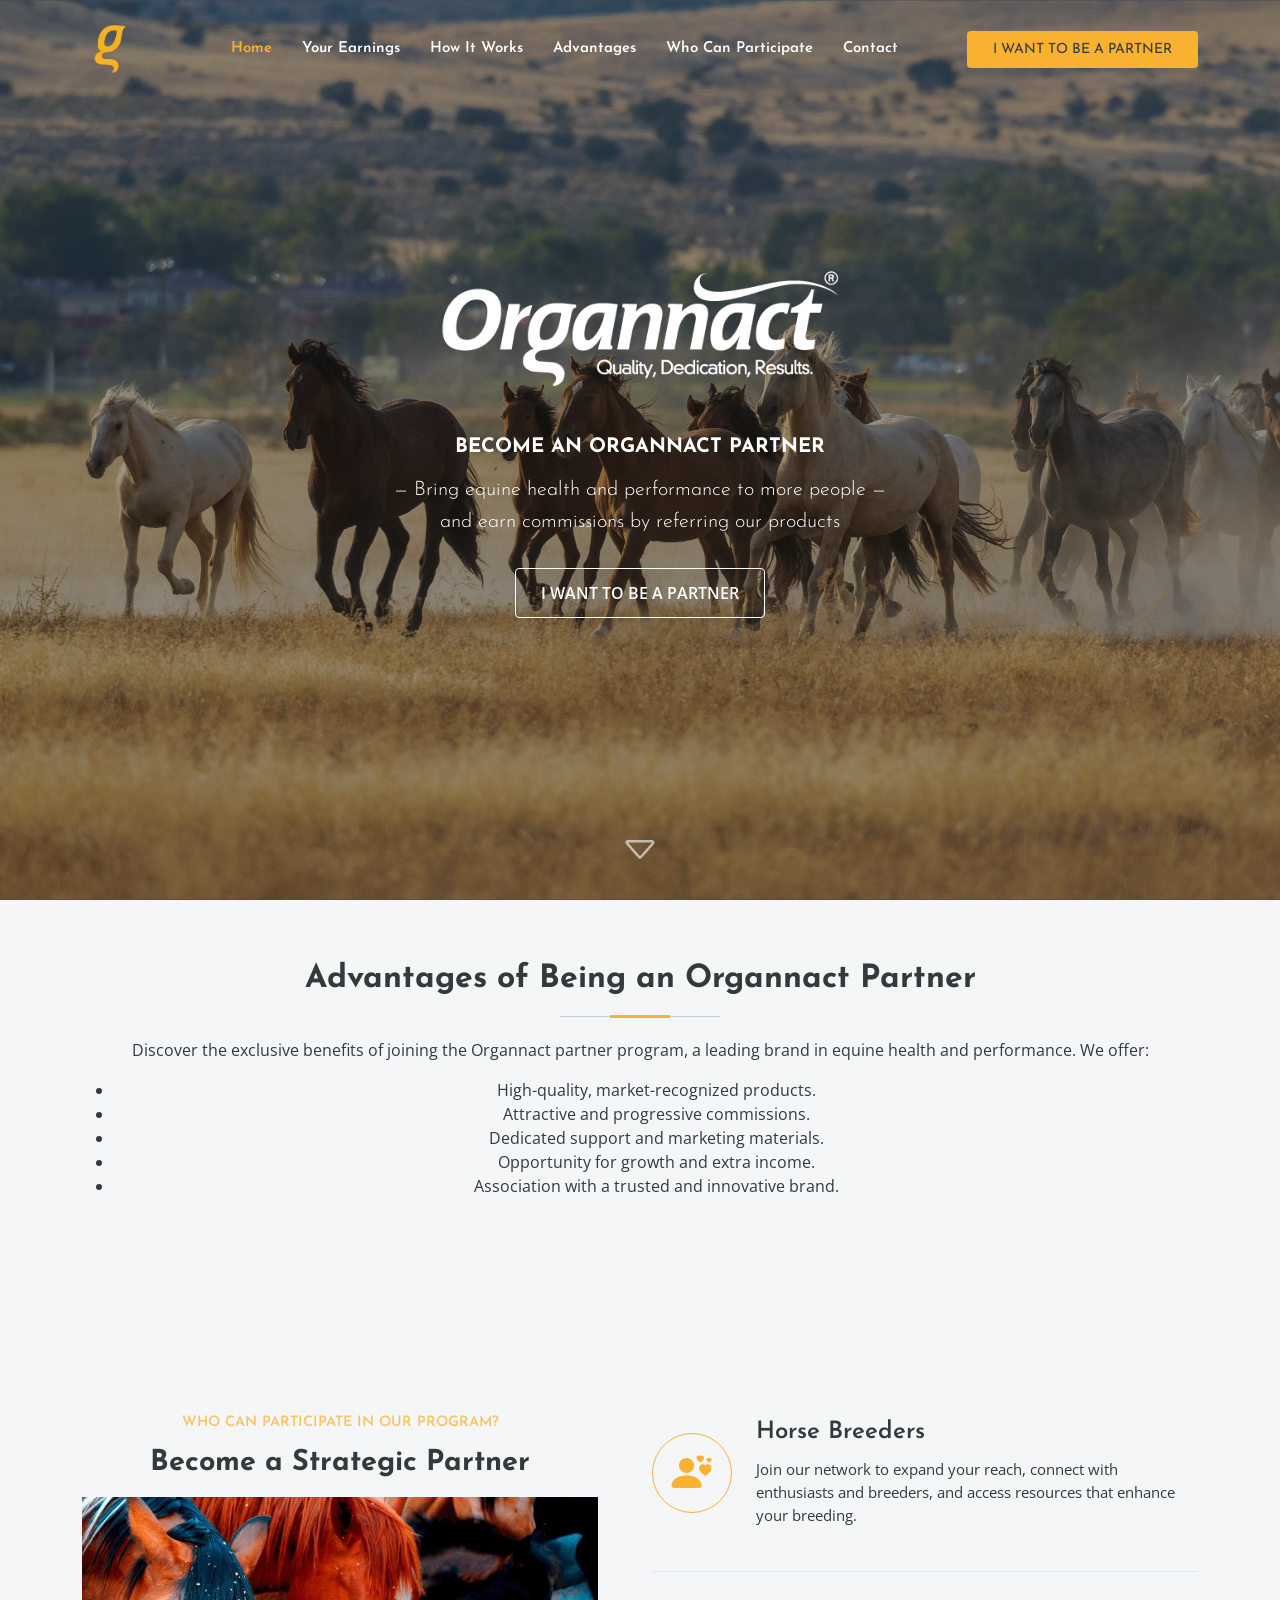
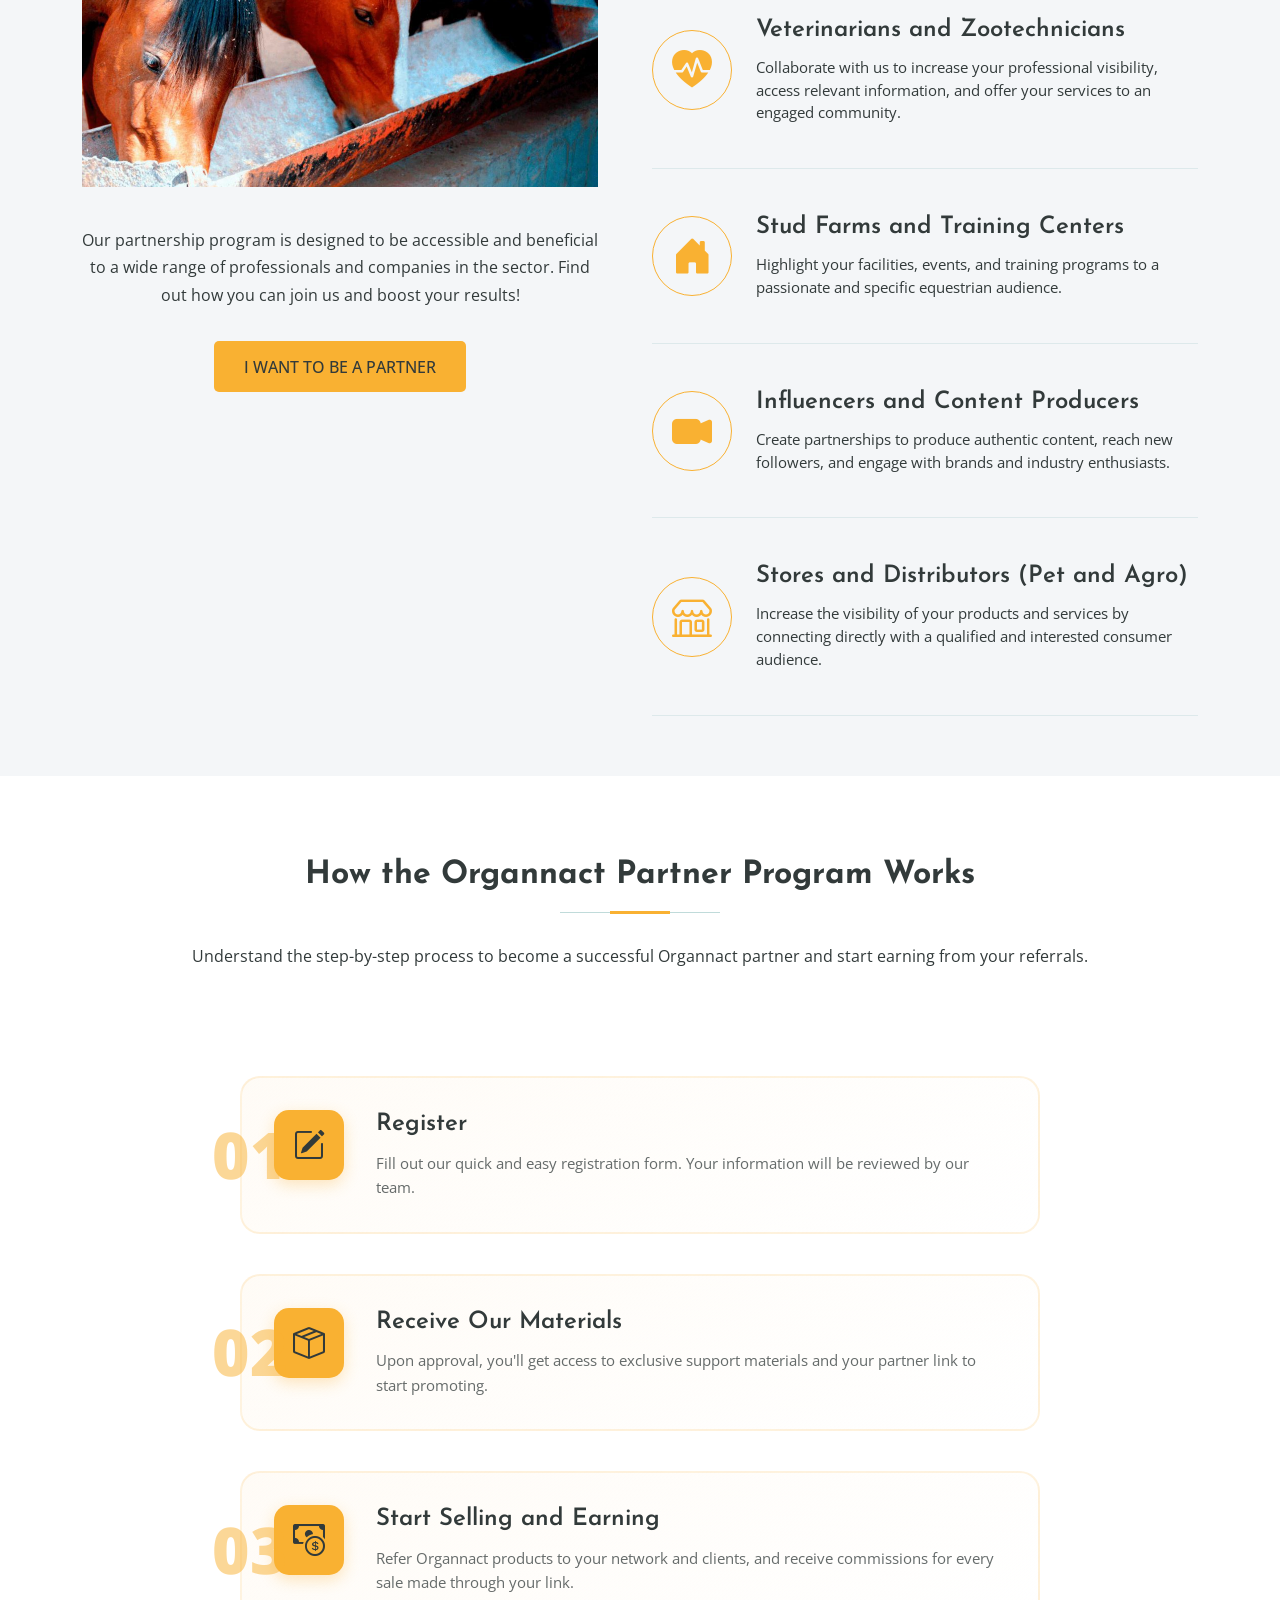
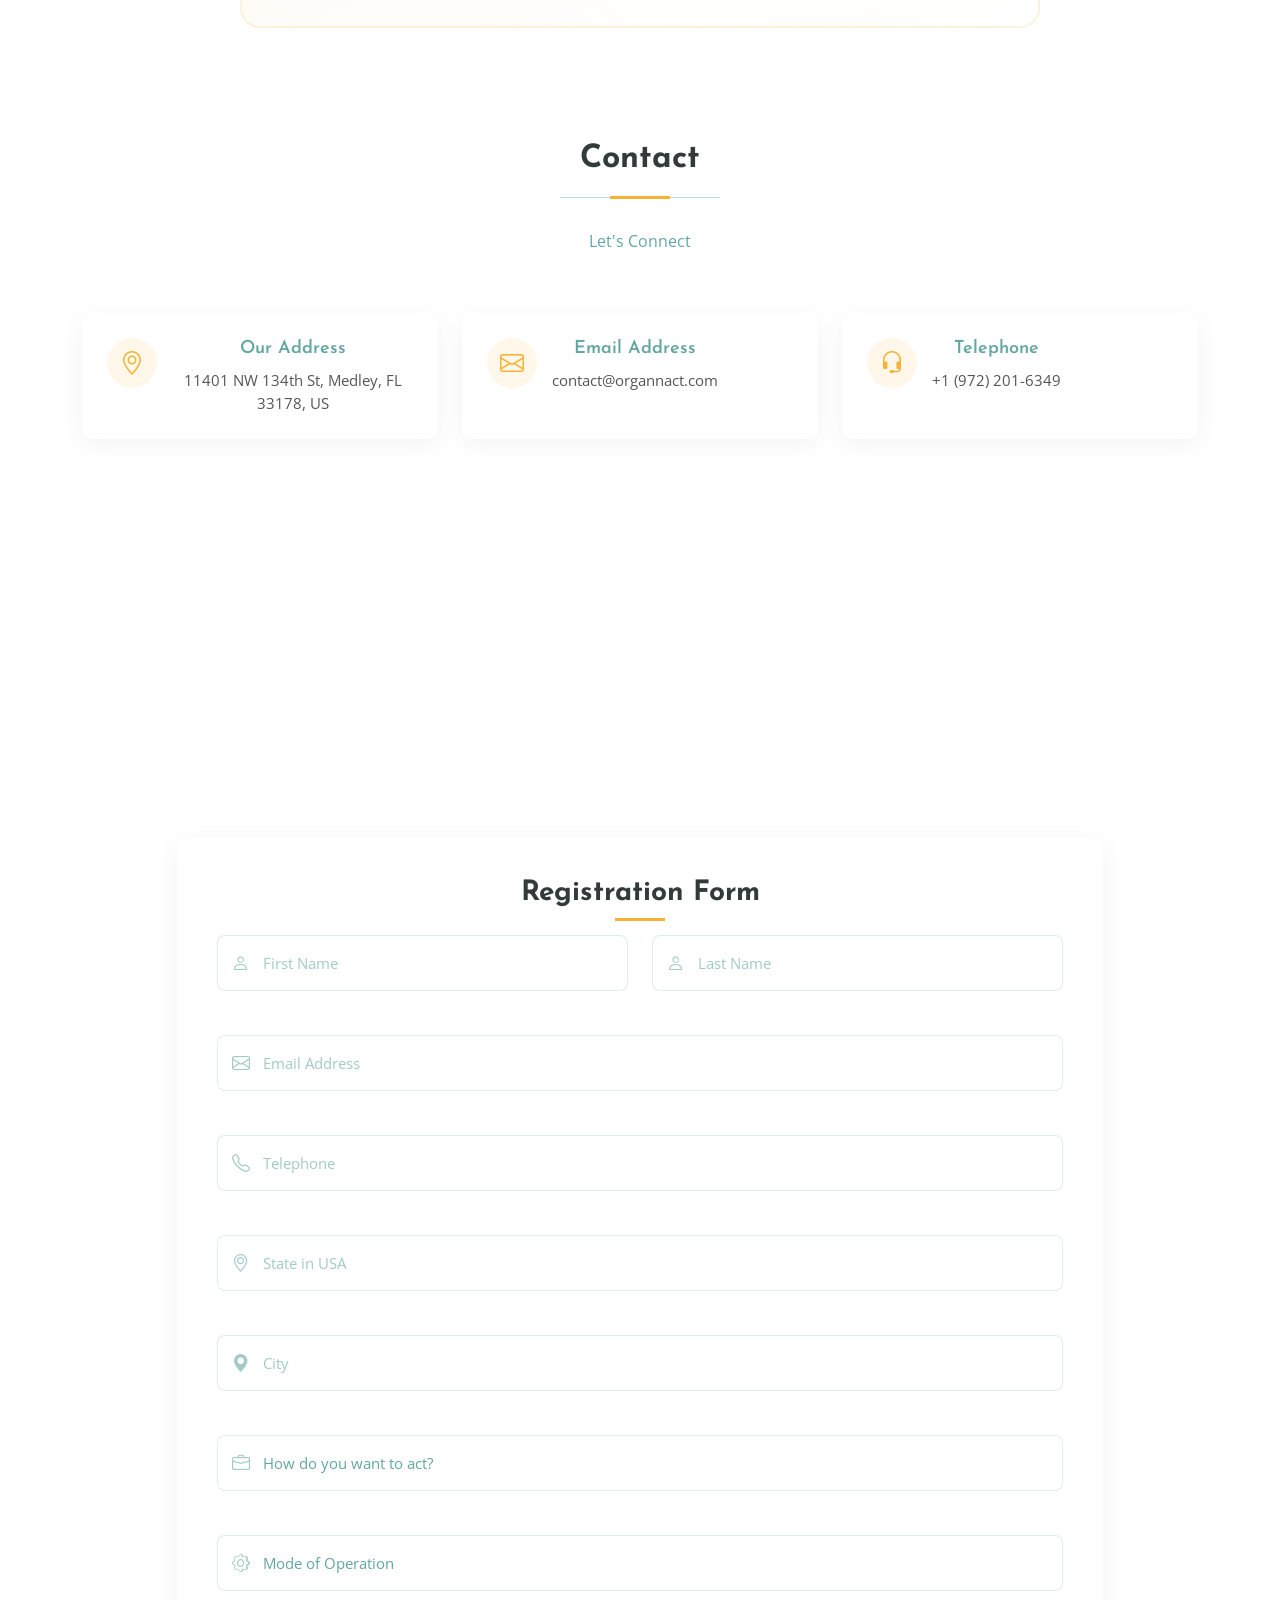
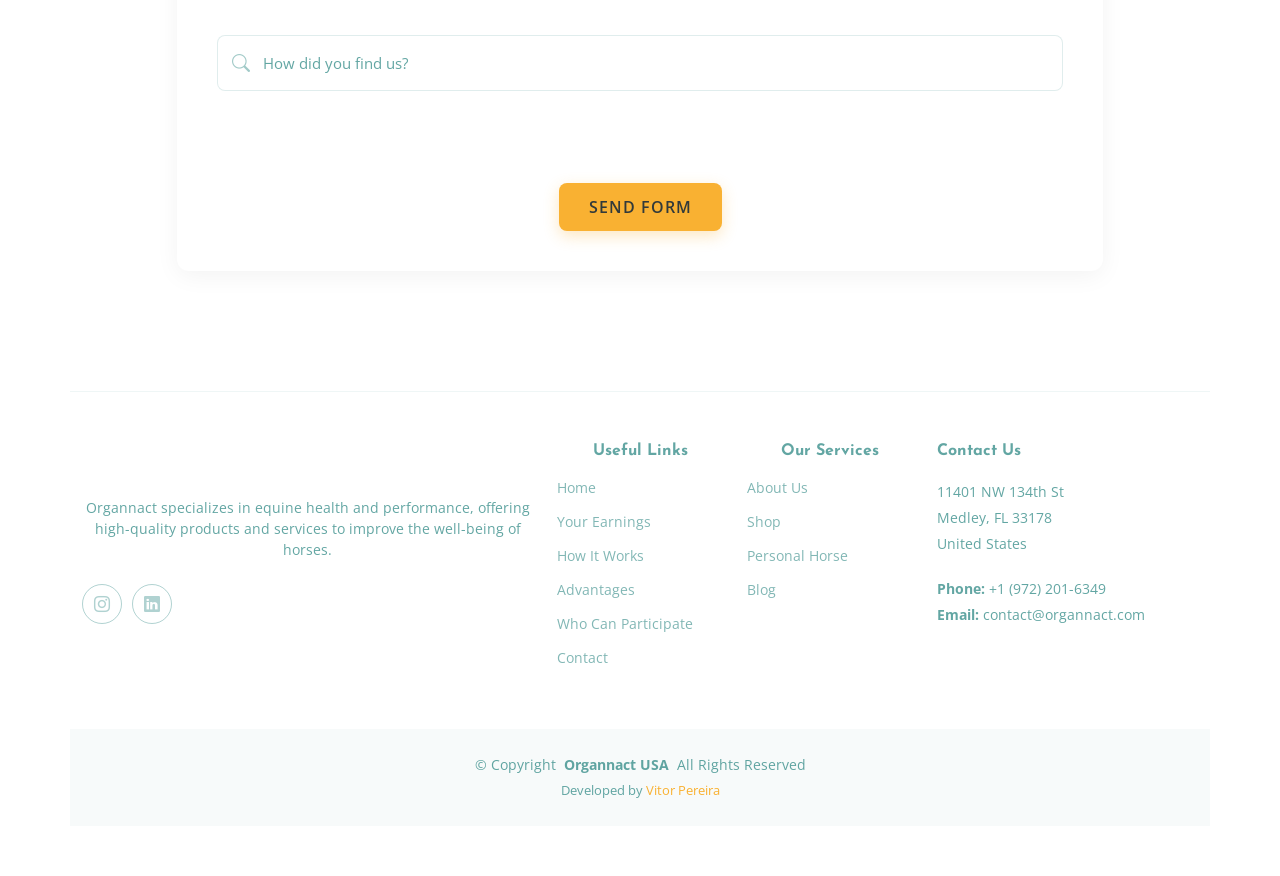
==== commit 9b613ba7: "For Production For Production" ====
--- a/index.html
+++ b/index.html
@@ -77,7 +77,7 @@
         </div>
         </a>
     </section>
-
+    <!--
     <section id="earnings" style="height: auto; background-color: #ecedee; padding: 60px 0;">
         <div class="organnact-referral-widget">
         <div class="container section-title" data-aos="fade-up" data-aos-delay="200">
@@ -126,66 +126,7 @@
         </div>
     </div>
     </section>
-
-    <section id="how-it-work" class="how-it-work section">
-        <div class="container section-title" data-aos="fade-up">
-        <h2>How the Organnact Partner Program Works</h2>
-        <p>Understand the step-by-step process to become a successful Organnact partner and start earning from your referrals.</p>
-        </div>
-
-        <div class="container" data-aos="fade-up" data-aos-delay="100">
-        <div class="steps-5">
-            <div class="process-container">
-
-            <div class="process-item" data-aos="fade-up" data-aos-delay="200">
-                <div class="content">
-                <span class="step-number">01</span>
-                <div class="card-body">
-                    <div class="step-icon">
-                    <i class="bi bi-pencil-square"></i>
-                    </div>
-                    <div class="step-content">
-                    <h3>Register</h3>
-                    <p>Fill out our quick and easy registration form. Your information will be reviewed by our team.</p>
-                    </div>
-                </div>
-                </div>
-            </div>
-
-            <div class="process-item" data-aos="fade-up" data-aos-delay="300">
-                <div class="content">
-                <span class="step-number">02</span>
-                <div class="card-body">
-                    <div class="step-icon">
-                    <i class="bi bi-box-seam"></i>
-                    </div>
-                    <div class="step-content">
-                    <h3>Receive Our Materials</h3>
-                    <p>Upon approval, you'll get access to exclusive support materials and your partner link to start promoting.</p>
-                    </div>
-                </div>
-                </div>
-            </div>
-
-            <div class="process-item" data-aos="fade-up" data-aos-delay="400">
-                <div class="content">
-                <span class="step-number">03</span>
-                <div class="card-body">
-                    <div class="step-icon">
-                    <i class="bi bi-cash-coin"></i>
-                    </div>
-                    <div class="step-content">
-                    <h3>Start Selling and Earning</h3>
-                    <p>Refer Organnact products to your network and clients, and receive commissions for every sale made through your link.</p>
-                    </div>
-                </div>
-                </div>
-            </div>
-
-            </div>
-        </div>
-        </div>
-    </section>
+    -->
 
     <section id="advantages" class="advantages section" style="height: auto; background-color: #f4f6f8; padding: 60px 0;">
         <div class="container section-title" data-aos="fade-up">
@@ -274,6 +215,67 @@
         </div>
     </section>
 
+
+    <section id="how-it-work" class="how-it-work section">
+        <div class="container section-title" data-aos="fade-up">
+        <h2>How the Organnact Partner Program Works</h2>
+        <p>Understand the step-by-step process to become a successful Organnact partner and start earning from your referrals.</p>
+        </div>
+
+        <div class="container" data-aos="fade-up" data-aos-delay="100">
+        <div class="steps-5">
+            <div class="process-container">
+
+            <div class="process-item" data-aos="fade-up" data-aos-delay="200">
+                <div class="content">
+                <span class="step-number">01</span>
+                <div class="card-body">
+                    <div class="step-icon">
+                    <i class="bi bi-pencil-square"></i>
+                    </div>
+                    <div class="step-content">
+                    <h3>Register</h3>
+                    <p>Fill out our quick and easy registration form. Your information will be reviewed by our team.</p>
+                    </div>
+                </div>
+                </div>
+            </div>
+
+            <div class="process-item" data-aos="fade-up" data-aos-delay="300">
+                <div class="content">
+                <span class="step-number">02</span>
+                <div class="card-body">
+                    <div class="step-icon">
+                    <i class="bi bi-box-seam"></i>
+                    </div>
+                    <div class="step-content">
+                    <h3>Receive Our Materials</h3>
+                    <p>Upon approval, you'll get access to exclusive support materials and your partner link to start promoting.</p>
+                    </div>
+                </div>
+                </div>
+            </div>
+
+            <div class="process-item" data-aos="fade-up" data-aos-delay="400">
+                <div class="content">
+                <span class="step-number">03</span>
+                <div class="card-body">
+                    <div class="step-icon">
+                    <i class="bi bi-cash-coin"></i>
+                    </div>
+                    <div class="step-content">
+                    <h3>Start Selling and Earning</h3>
+                    <p>Refer Organnact products to your network and clients, and receive commissions for every sale made through your link.</p>
+                    </div>
+                </div>
+                </div>
+            </div>
+
+            </div>
+        </div>
+        </div>
+    </section>
+
     <section id="contact" class="contact section" style="height: auto; background-color: #fff;">
     <div class="container section-title" data-aos="fade-up">
     <h2>Contact</h2>
@@ -330,17 +332,16 @@
         <div class="contact-form-wrapper">
             <h2 class="text-center mb-4">Registration Form</h2>
             
-            <form action="https://test.salesforce.com/servlet/servlet.WebToLead?encoding=UTF-8&orgId=00DHZ000005yZ3F" method="POST">
-
-    <input type=hidden name='captcha_settings' value='{"keyname":"Partners_Usa","fallback":"true","orgId":"00DHZ000005yZ3F","ts":""}'>
-    <input type=hidden name="oid" value="00DHZ000005yZ3F">
+            <form action="https://webto.salesforce.com/servlet/servlet.WebToLead?encoding=UTF-8&orgId=00DHp000004AVPB" method="POST">
+    <input type=hidden name='captcha_settings' value='{"keyname":"Partners_Usa","fallback":"true","orgId":"00DHp000004AVPB","ts":""}'>
+    <input type=hidden name="oid" value="00DHp000004AVPB">
     <input type=hidden name="retURL" value="https://vtzao.github.io/landingpage-organnactusa/success.html">
 
-    <!--DEBUG DO ENVIO SALESFORCE-->
+    <!--DEBUG DO ENVIO SALESFORCE
     <input type="hidden" name="debug" value="1">
     <input type="hidden" name="debugEmail" value="vitor.almeida@organnact.com"> 
     <input type="hidden" name="lead_source" value="Partners USA">
-    <!-- FINAL DEBUG -->
+     FINAL DEBUG -->
 
     <div class="row gy-4">
 
@@ -402,7 +403,7 @@
             <div class="form-group">
                 <div class="input-with-icon">
                     <i class="bi bi-briefcase"></i>
-                    <select id="00NHZ0000044L1x" name="00NHZ0000044L1x" title="How do you want to act?" class="form-control">
+                    <select id="00NbJ00000DGwrl" name="00NbJ00000DGwrl" title="How do you want to act?" class="form-control">
                         <option value="">How do you want to act?</option>
                         <option value="Influencer / Content Producer">Influencer / Content Producer</option>
                         <option value="Reseller">Reseller</option>
@@ -417,7 +418,7 @@
             <div class="form-group">
                 <div class="input-with-icon">
                     <i class="bi bi-gear"></i>
-                    <select id="00NHZ0000044LYD" name="00NHZ0000044LYD" title="Mode of Operation" class="form-control">
+                    <select id="00NbJ00000DGsuc" name="00NbJ00000DGsuc" title="Mode of Operation" class="form-control">
                         <option value="">Mode of Operation</option>
                         <option value="Physical Store">Physical Store</option>
                         <option value="Social Media">Social Media</option>
@@ -433,7 +434,7 @@
             <div class="form-group">
                 <div class="input-with-icon">
                     <i class="bi bi-search"></i>
-                    <select id="00NHZ0000044Lef" name="00NHZ0000044Lef" title="How did you find us?" class="form-control">
+                    <select id="00NbJ00000DGdnX" name="00NbJ00000DGdnX" title="How did you find us?" class="form-control">
                         <option value="">How did you find us?</option>
                         <option value="Google">Google</option>
                         <option value="Social Media">Social Media</option>
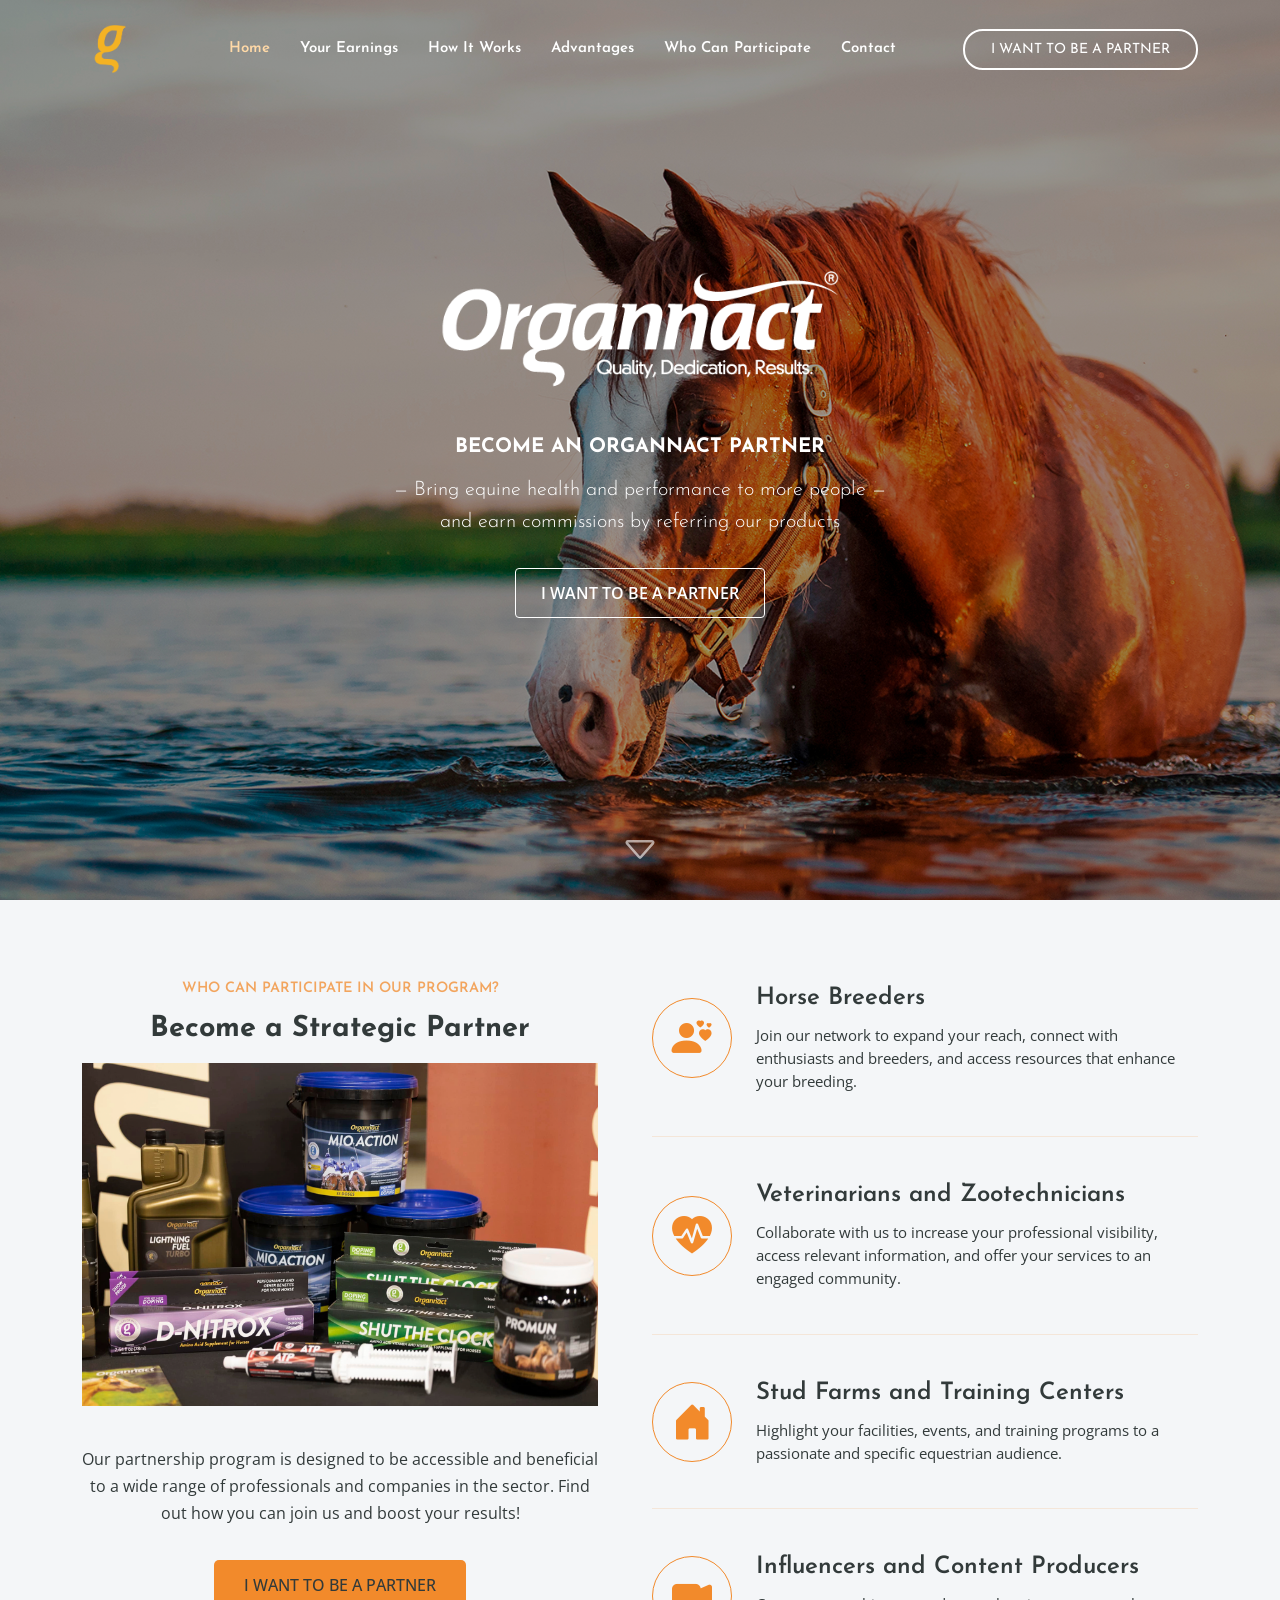
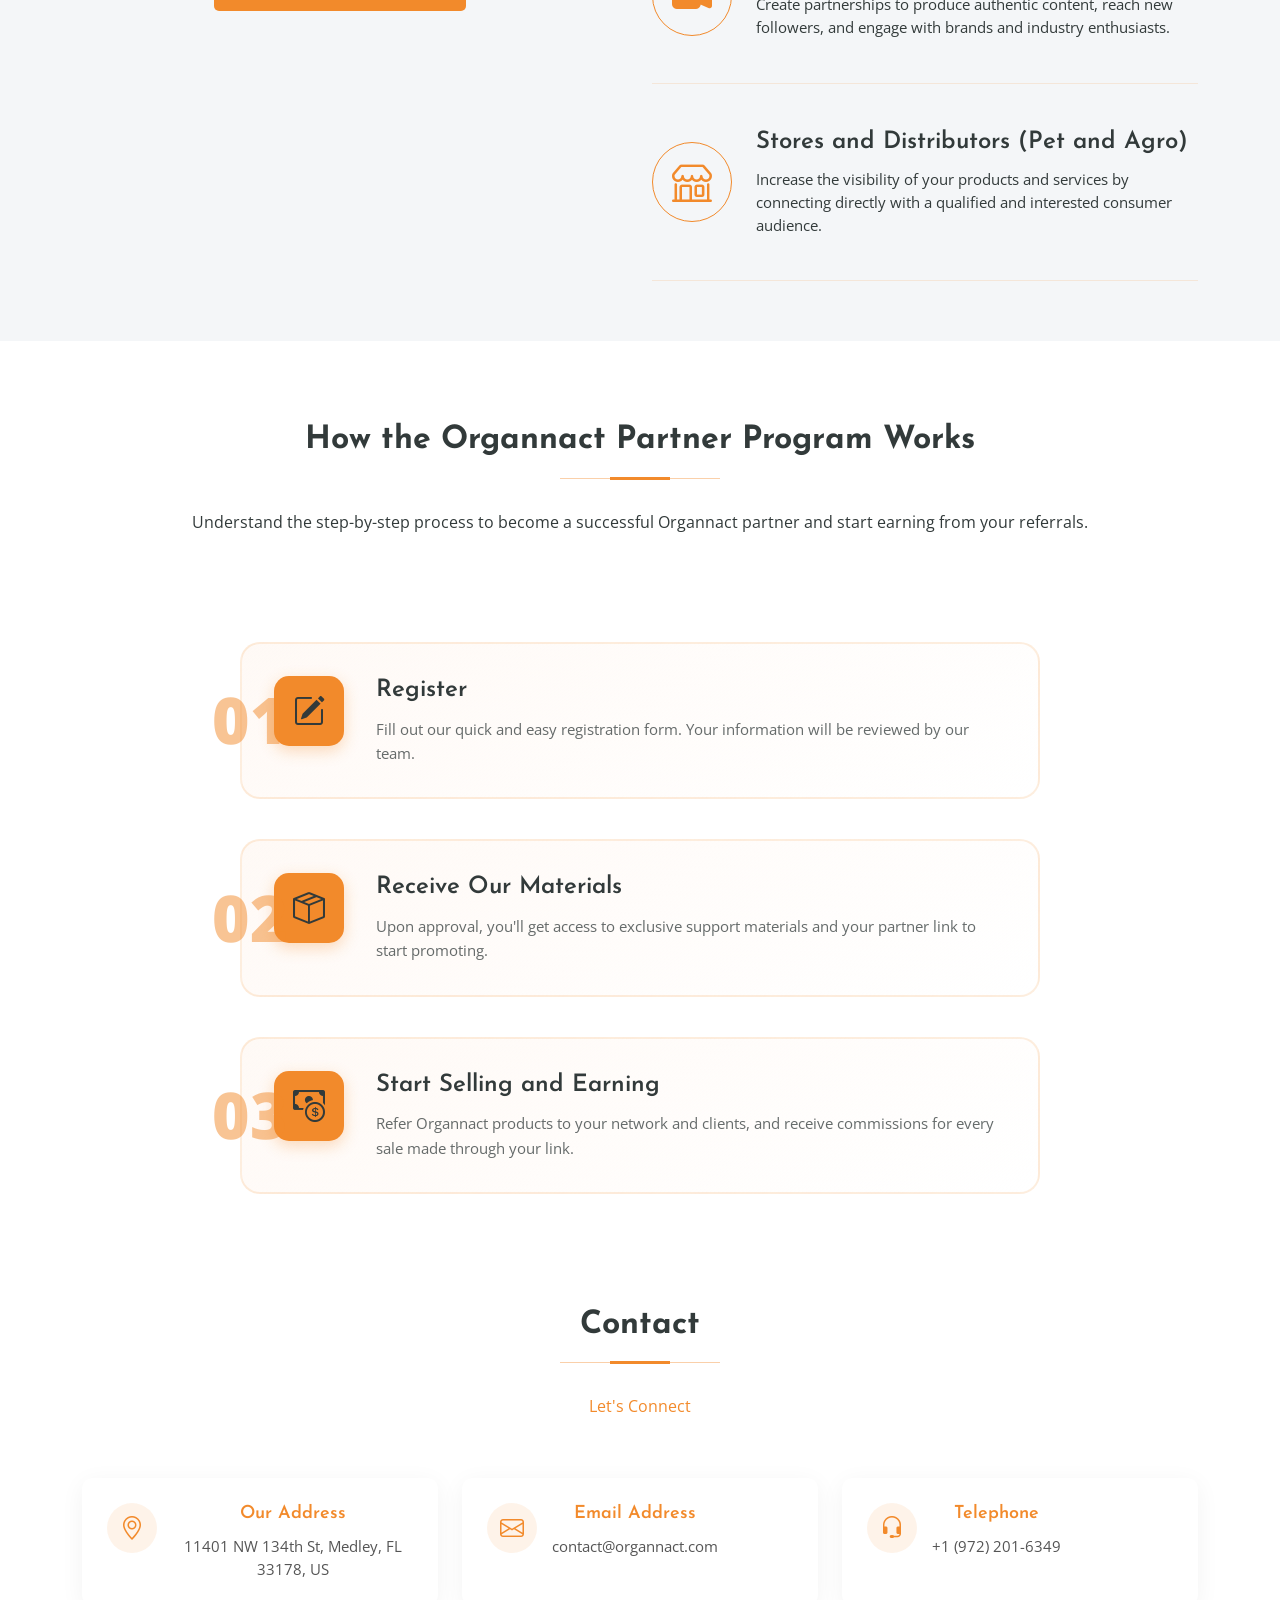
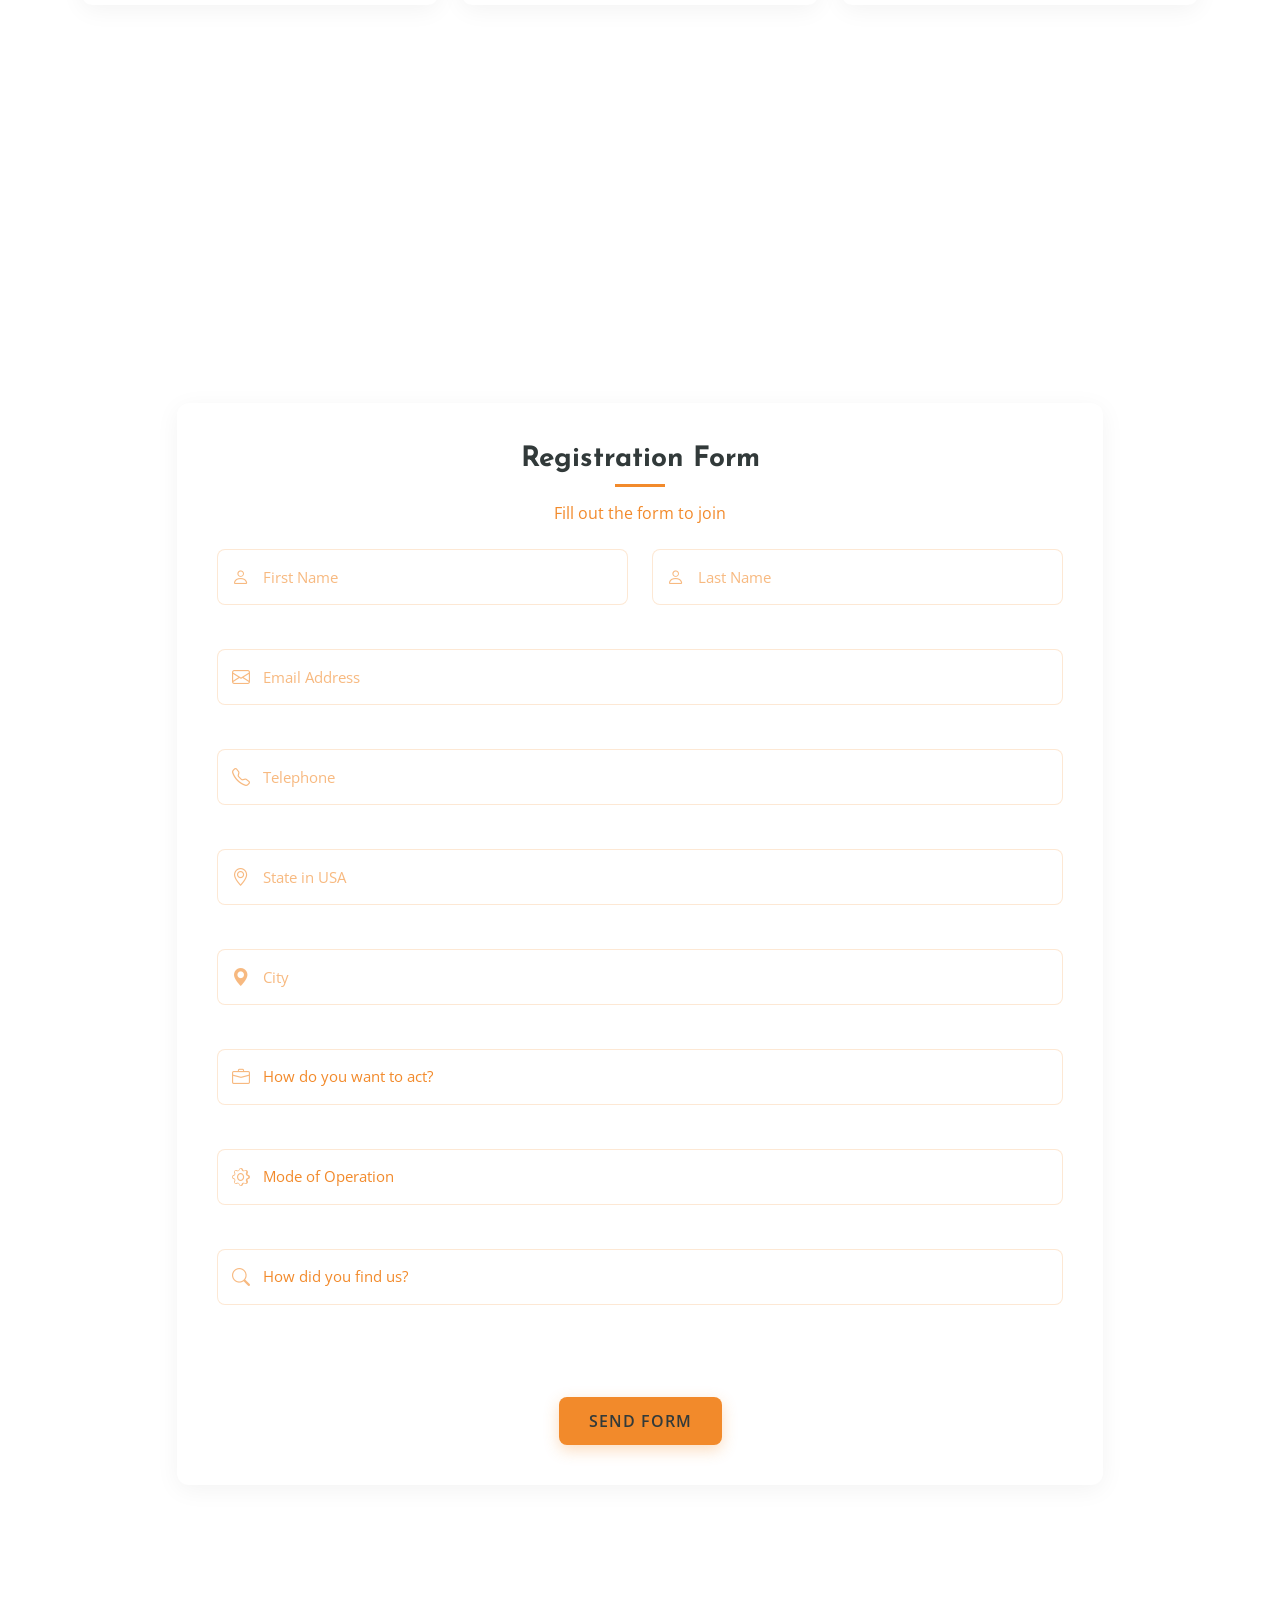
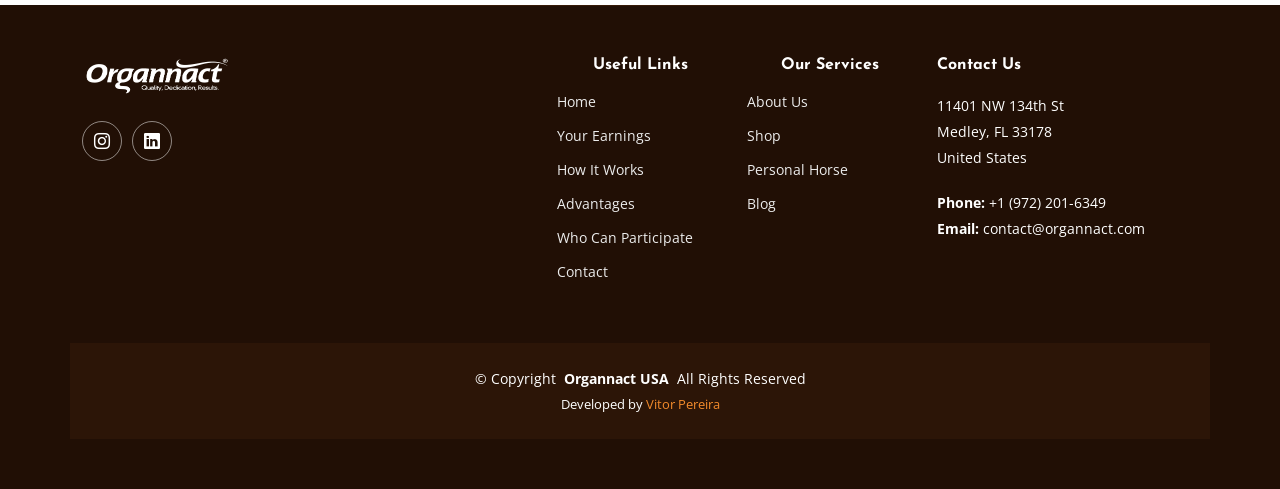
==== commit e36d7acd: "Colors and banners Colors and banners" ====
--- a/index.html
+++ b/index.html
@@ -128,20 +128,6 @@
     </section>
     -->
 
-    <section id="advantages" class="advantages section" style="height: auto; background-color: #f4f6f8; padding: 60px 0;">
-        <div class="container section-title" data-aos="fade-up">
-            <h2>Advantages of Being an Organnact Partner</h2>
-            <p>Discover the exclusive benefits of joining the Organnact partner program, a leading brand in equine health and performance. We offer:</p>
-            <ul>
-                <li>High-quality, market-recognized products.</li>
-                <li>Attractive and progressive commissions.</li>
-                <li>Dedicated support and marketing materials.</li>
-                <li>Opportunity for growth and extra income.</li>
-                <li>Association with a trusted and innovative brand.</li>
-            </ul>
-            </div>
-    </section>
-
     <section id="participate" class="services-alt section" style="height: auto; background-color: #f4f6f8; padding-bottom: 60px;">
         <div class="container" data-aos="fade-up" data-aos-delay="100">
         <div class="row">
@@ -149,7 +135,7 @@
             <div class="content-block">
                 <h2 class="subtitle">Who Can Participate in Our Program?</h2>
                 <h3 class="title" style="font-size: 1.8rem; margin-bottom: 15px;">Become a Strategic Partner</h3>
-                <img class="img-participate" src="img/Organnact_equine_gastric_health-1024x576.jpg" alt="Healthy horses with Organnact products - Strategic Partnership" title="Organnact Strategic Partnership for Equine Health">
+                <img class="img-participate" src="img/ORGANNACT_BANNER_SECUNDÁRIO-_2_.webp" alt="Healthy horses with Organnact products - Strategic Partnership" title="Organnact Strategic Partnership for Equine Health">
                 <p class="description">
                 Our partnership program is designed to be accessible and beneficial to a wide range of professionals and companies in the sector. Find out how you can join us and boost your results!
                 </p>
@@ -331,7 +317,8 @@
         <div class="col-lg-10">
         <div class="contact-form-wrapper">
             <h2 class="text-center mb-4">Registration Form</h2>
-            
+            <div><span class="description-title">Fill out the form to join</span></div>
+            <br>
             <form action="https://webto.salesforce.com/servlet/servlet.WebToLead?encoding=UTF-8&orgId=00DHp000004AVPB" method="POST">
     <input type=hidden name='captcha_settings' value='{"keyname":"Partners_Usa","fallback":"true","orgId":"00DHp000004AVPB","ts":""}'>
     <input type=hidden name="oid" value="00DHp000004AVPB">
@@ -471,9 +458,8 @@
         <div class="row gy-4">
         <div class="col-lg-5 col-md-12 footer-about">
             <a href="index.html" class="logo d-flex align-items-center">
-            <span class="sitename">Organnact Partners</span>
+            <img src="img/Organnact_white_text.png" width="150px" alt="Become an Organnact Partner - Equine Health" title="Organnact Partner Program Logo">
             </a>
-            <p class="description-footer">Organnact specializes in equine health and performance, offering high-quality products and services to improve the well-being of horses.</p>
             <div class="social-links d-flex mt-4">
             <a href="https://www.instagram.com/organnact.usa/" target="_blank" aria-label="Organnact USA Instagram"><i class="bi bi-instagram"></i></a>
             <a href="https://www.linkedin.com/company/organnact/" target="_blank" aria-label="Organnact LinkedIn"><i class="bi bi-linkedin"></i></a>
@@ -516,7 +502,7 @@
     <div class="container copyright text-center mt-4">
         <p>© <span>Copyright</span> <strong class="px-1 sitename">Organnact USA</strong> <span>All Rights Reserved</span></p>
         <div class="credits">
-        Developed by <a href="https://bootstrapmade.com/">Vitor Pereira</a>
+        Developed by <a href="https://www.linkedin.com/in/vitor-pereira-co/">Vitor Pereira</a>
         </div>
     </div>
     </footer>
--- a/home.css
+++ b/home.css
@@ -66,7 +66,7 @@
   width: 100%;
   height: 100vh; /* Ocupa toda a altura da viewport */
   min-height: 600px; /* Altura mínima para garantir visibilidade do conteúdo */
-  background: linear-gradient(rgba(0, 0, 0, 0.4), rgba(0, 0, 0, 0.4)), url('img/bg.svg') no-repeat center center;
+  background: linear-gradient(rgba(0, 0, 0, 0.4), rgba(0, 0, 0, 0.4)), url('img/ORGANNACT_BANNER_PRINCIPAL-_2_.webp') no-repeat center center;
   background-size: cover;
   background-position: center center;
   background-attachment: fixed; /* Efeito parallax no background */
--- a/navbar.css
+++ b/navbar.css
@@ -4,9 +4,9 @@
 /* Global Colors - Usadas em todo o site */
 :root {
   --background-color: #ffffff;
-  --default-color: rgba(0, 110, 106, 0.616);    /* Cor padrão para texto e fundo da navbar ao rolar */
+  --default-color: #f28a2b;    /* Cor padrão para texto e fundo da navbar ao rolar */
   --heading-color: #ffff;      /* Cor para títulos, incluindo o logo na navbar */
-  --accent-color: #f9b132;     /* Cor de destaque para botões, links ativos */
+  --accent-color: #f28a2b;     /* Cor de destaque para botões, links ativos */
   --surface-color: #ffffff;
   --contrast-color: #323a3a;   /* Cor de contraste para texto sobre fundos coloridos */
 }
@@ -14,8 +14,8 @@
 /* Nav Menu Colors - Específicas para o menu de navegação */
 :root {
   --nav-color: #ffff;                     /* Cor padrão dos links da navbar (inicialmente branca) */
-  --nav-hover-color: #f9b132;            /* Cor dos links da navbar ao passar o mouse/ativo */
-  --nav-mobile-background-color: rgba(0, 110, 106, 0.616);
+  --nav-hover-color: #ffd9a7;            /* Cor dos links da navbar ao passar o mouse/ativo */
+  --nav-mobile-background-color: #DF8000;
   --nav-dropdown-background-color: #ffffff;
   --nav-dropdown-color: #ffffff;
   --nav-dropdown-hover-color: #f9b132;
@@ -69,20 +69,21 @@
 
 .header .btn-getstarted,
 .header .btn-getstarted:focus {
-  color: var(--contrast-color);
-  background: var(--accent-color);
+  color: white;
+  background: none;
+  border: 2px solid #ffff;
   font-size: 14px;
   font-family: "Josefin Sans", sans-serif;;
   padding: 8px 26px;
   margin: 0;
-  border-radius: 4px;
+  border-radius: 20px;
   transition: 0.7s;
 }
 
 .header .btn-getstarted:hover,
 .header .btn-getstarted:focus:hover {
-  color: var(--contrast-color);
-  background: color-mix(in srgb, var(--accent-color), transparent 25%);
+  color: var(--accent-color);
+  background: white;
 }
 
 @media (max-width: 1200px) {
--- a/footer.css
+++ b/footer.css
@@ -2,13 +2,12 @@
 # Global Footer
 --------------------------------------------------------------*/
 .footer {
-  color: var(--default-color);
-  background-color: var(--background-color);
+  color: white;
+  background-color: rgba(33, 15, 5, 1);
   font-size: 14px;
   padding-bottom: 50px;
   position: relative;
 }
-
 .footer .footer-top {
   padding-top: 50px;
   border-top: 1px solid color-mix(in srgb, var(--default-color), transparent 90%);
@@ -44,9 +43,9 @@
   width: 40px;
   height: 40px;
   border-radius: 50%;
-  border: 1px solid color-mix(in srgb, var(--default-color), transparent 50%);
+  border: 1px solid color-mix(in srgb, white, transparent 50%);
   font-size: 16px;
-  color: color-mix(in srgb, var(--default-color), transparent 50%);
+  color: white;
   margin-right: 10px;
   transition: 0.3s;
 }
@@ -90,7 +89,7 @@
 }
 
 .footer .footer-links ul a {
-  color: color-mix(in srgb, var(--default-color), transparent 20%);
+  color: rgb(236, 236, 236);
   display: inline-block;
   line-height: 1;
 }
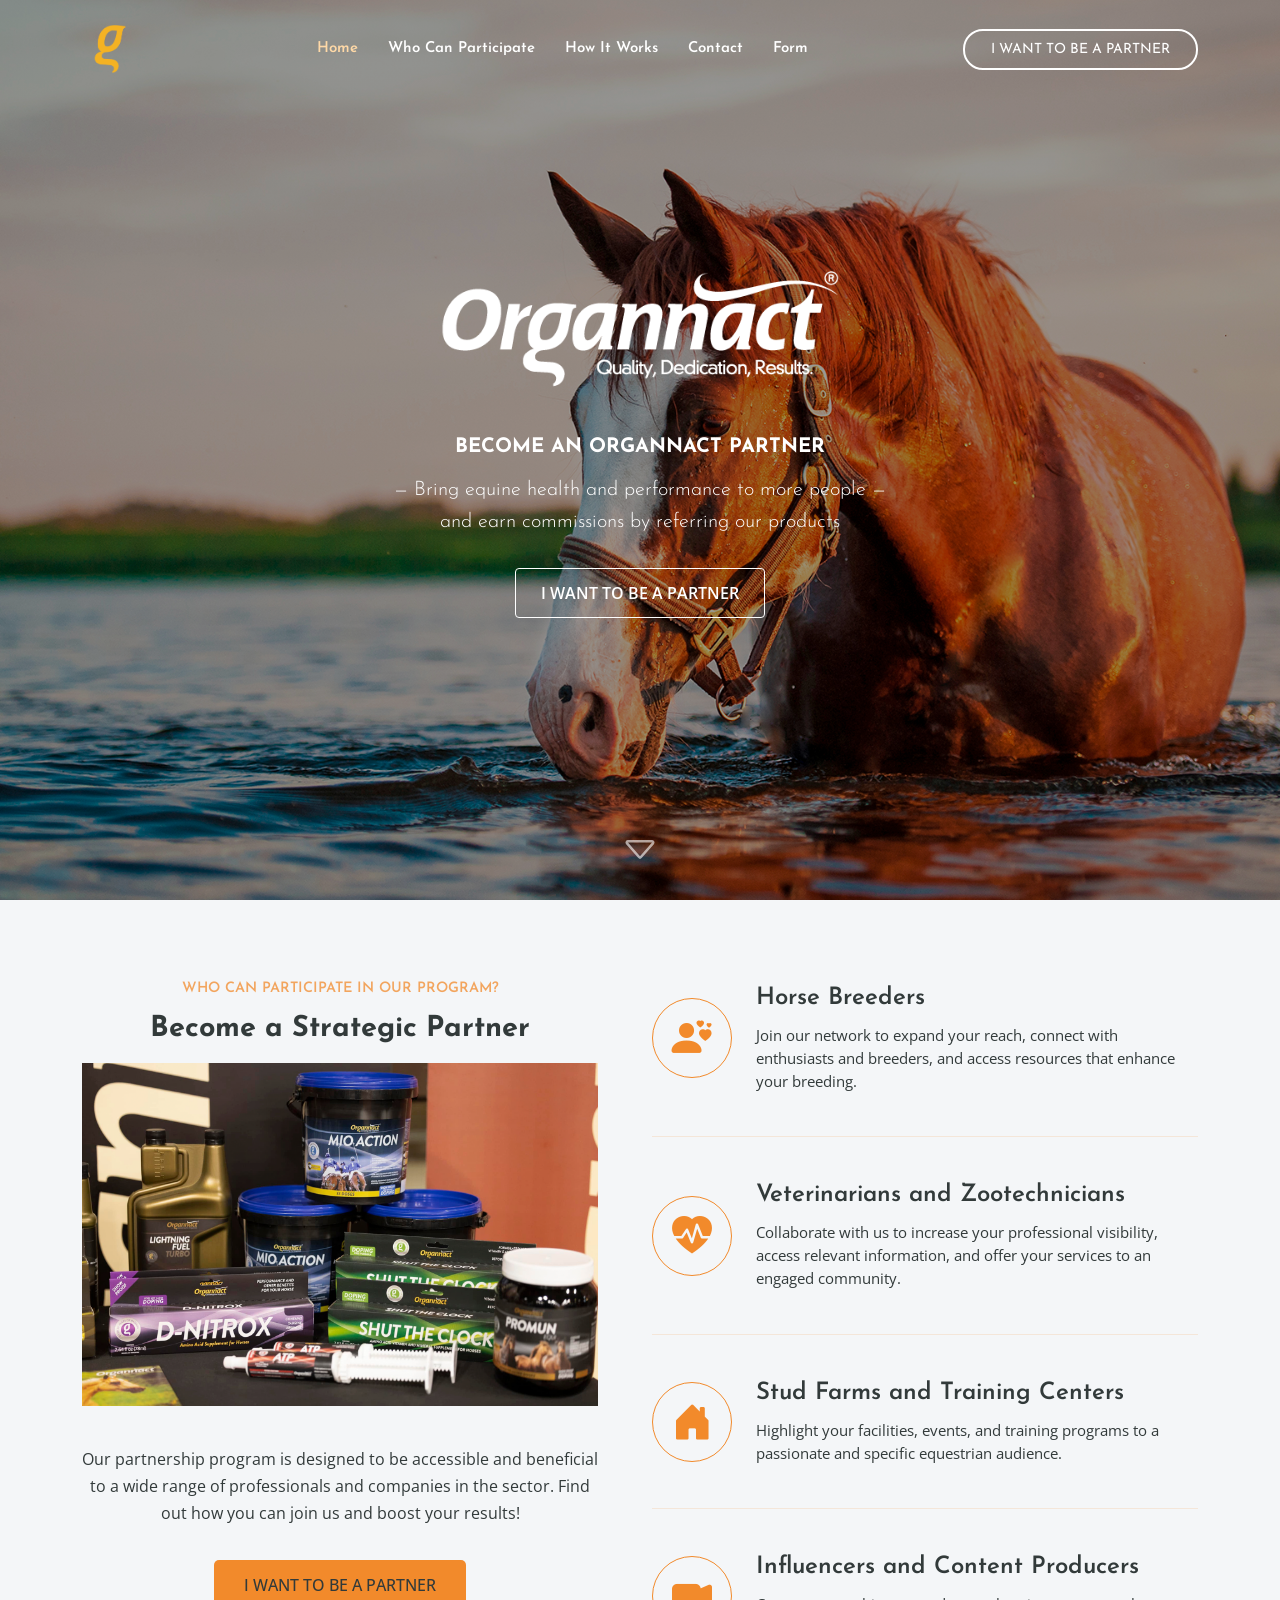
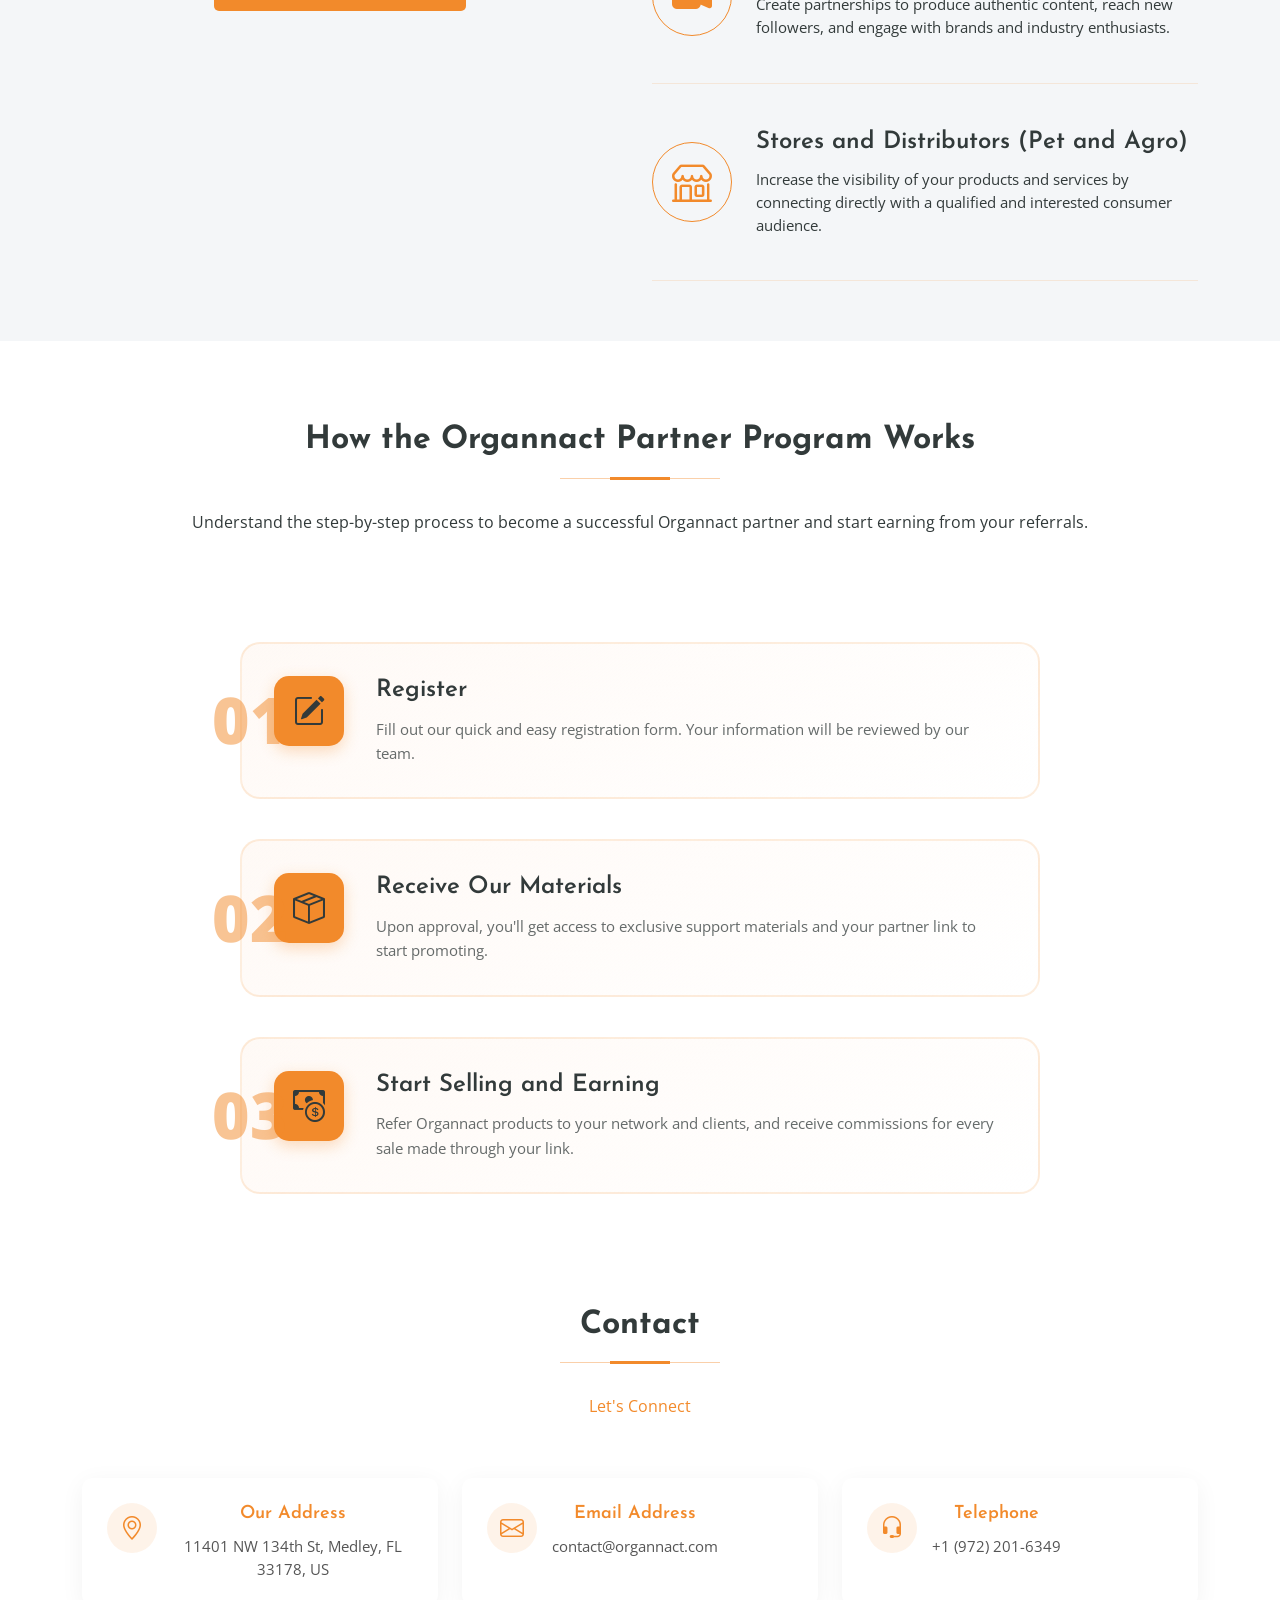
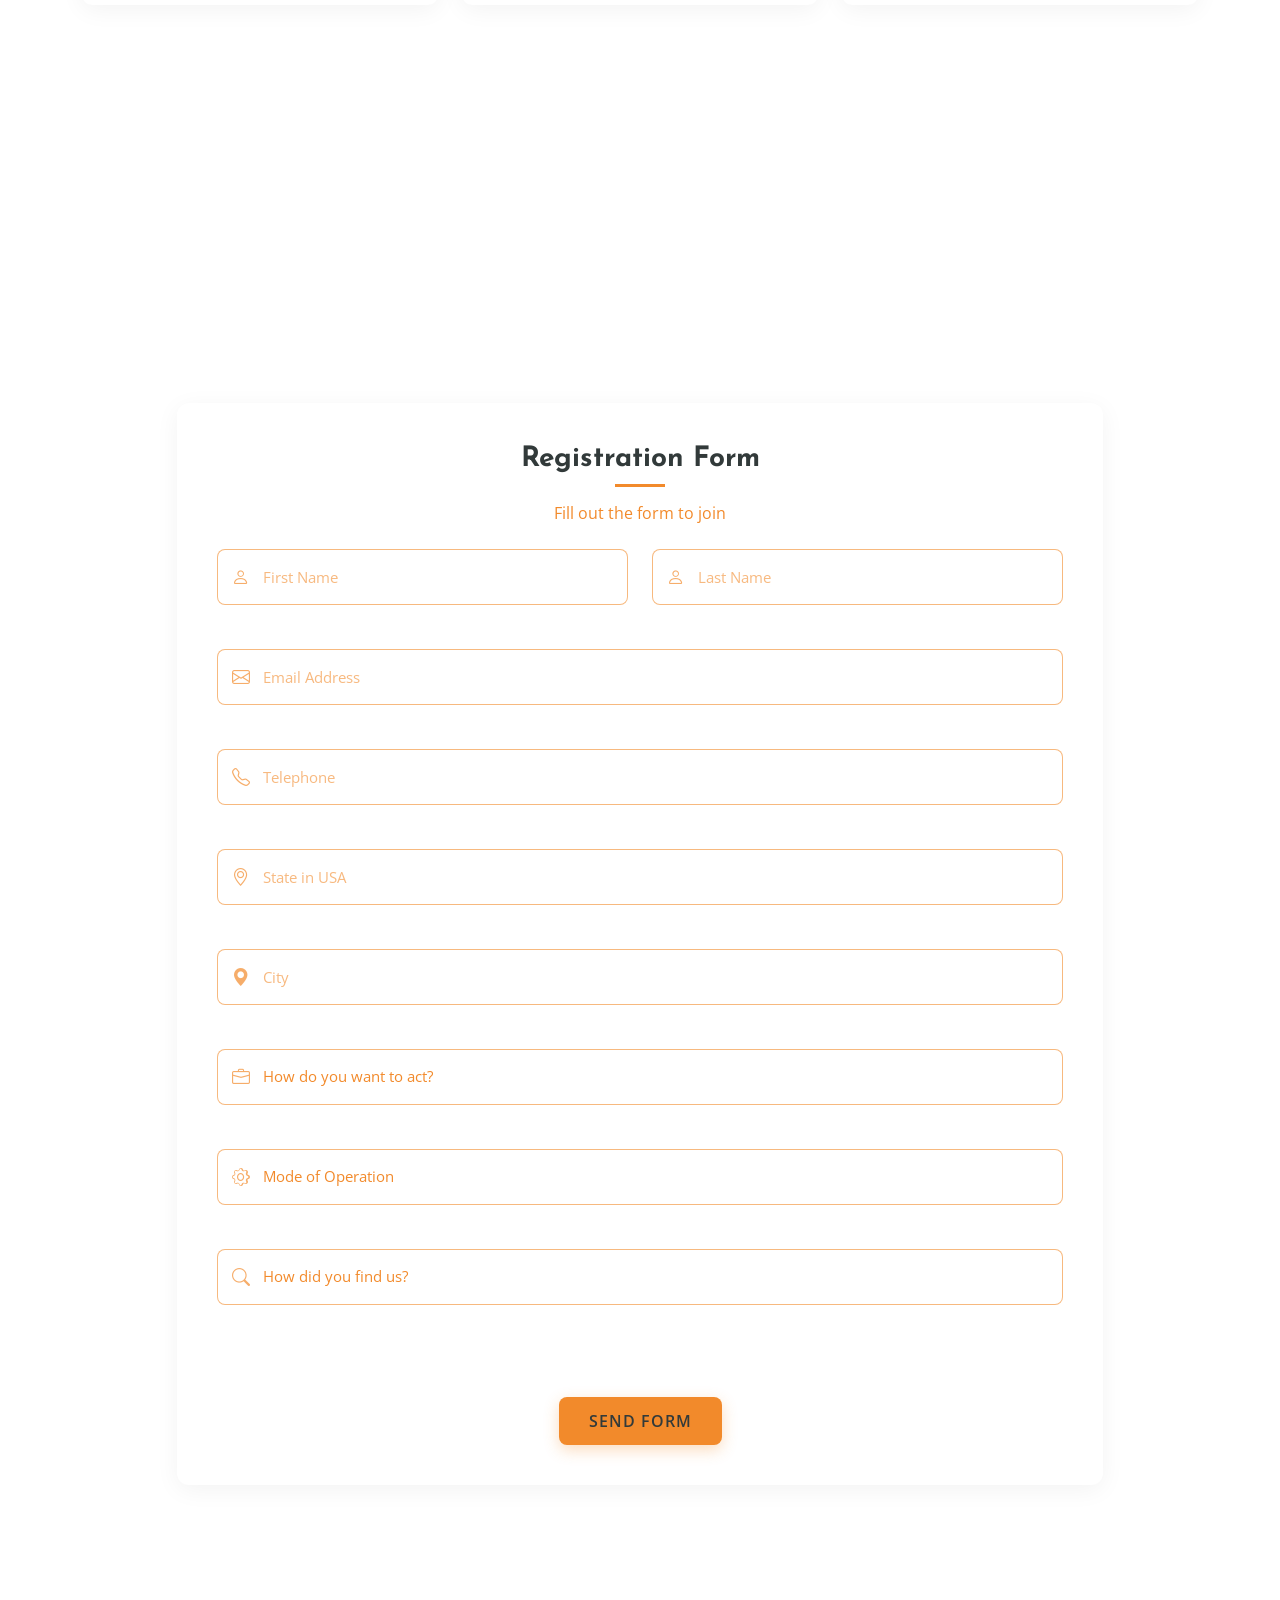
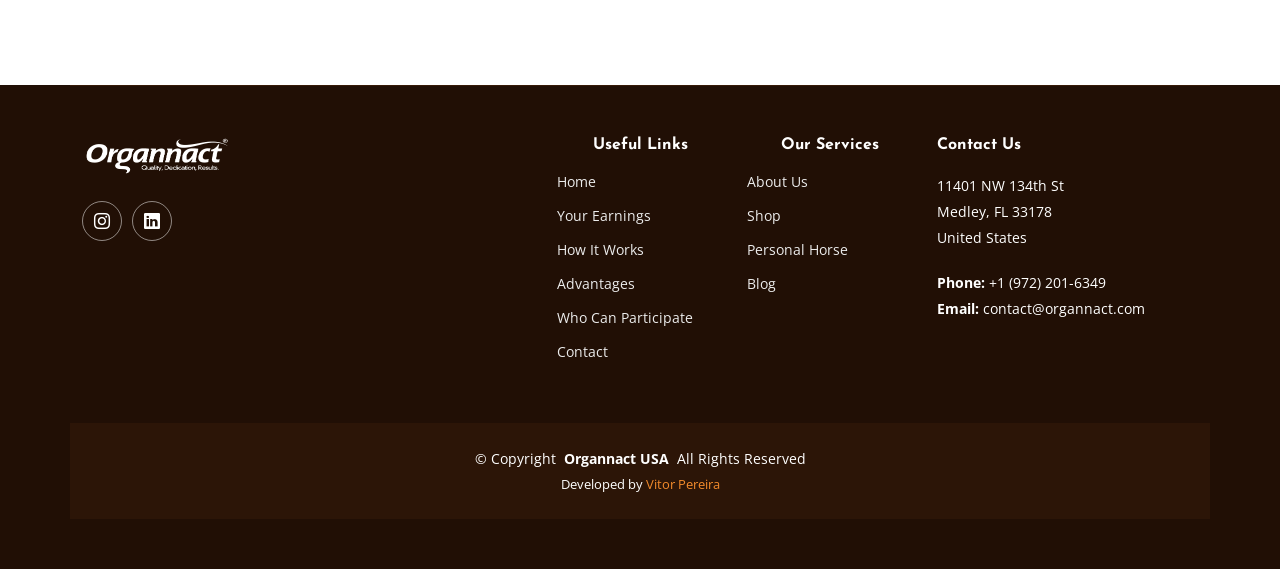
==== commit 53894948: "New Commit New Commit" ====
--- a/index.html
+++ b/index.html
@@ -42,11 +42,10 @@
         <nav id="navmenu" class="navmenu">
         <ul>
             <li><a href="#hero" class="active">Home</a></li>
-            <li><a href="#earnings">Your Earnings</a></li>
+            <li><a href="#participate">Who Can Participate</a></li>
             <li><a href="#how-it-work">How It Works</a></li>
-            <li><a href="#advantages">Advantages</a></li>
-            <li><a href="#participate">Who Can Participate</a></li>
             <li><a href="#contact">Contact</a></li>
+            <li><a href="#register">Form</a></li>
         </ul>
         <i class="mobile-nav-toggle d-xl-none bi bi-list"></i>
         </nav>
@@ -451,6 +450,10 @@
     </div>
     </div>
 </section>
+<section class="register">
+    
+</section>
+
     </main>
 
     <footer id="footer" class="footer">
--- a/contact.css
+++ b/contact.css
@@ -110,7 +110,7 @@
   left: 15px;
   top: 50%;
   transform: translateY(-50%);
-  color: color-mix(in srgb, var(--default-color), transparent 40%);
+  color: color-mix(in srgb, var(--default-color), transparent 30%);
   font-size: 18px;
   z-index: 10;
 }
@@ -131,12 +131,12 @@
   color: var(--default-color);
   background-color: var(--surface-color);
   font-size: 15px;
-  border: 1px solid color-mix(in srgb, var(--default-color), transparent 80%);
+  border: 1px solid color-mix(in srgb, var(--default-color), transparent 40%);
 }
 
 .contact .contact-form-wrapper .form-group .input-with-icon .form-control:focus {
   border-color: var(--accent-color);
-  box-shadow: 0 0 0 0.25rem color-mix(in srgb, var(--accent-color), transparent 90%);
+  box-shadow: 0 0 0 0.25rem color-mix(in srgb, var(--accent-color), transparent 40%);
 }
 
 .contact .contact-form-wrapper .form-group .input-with-icon .form-control::placeholder {
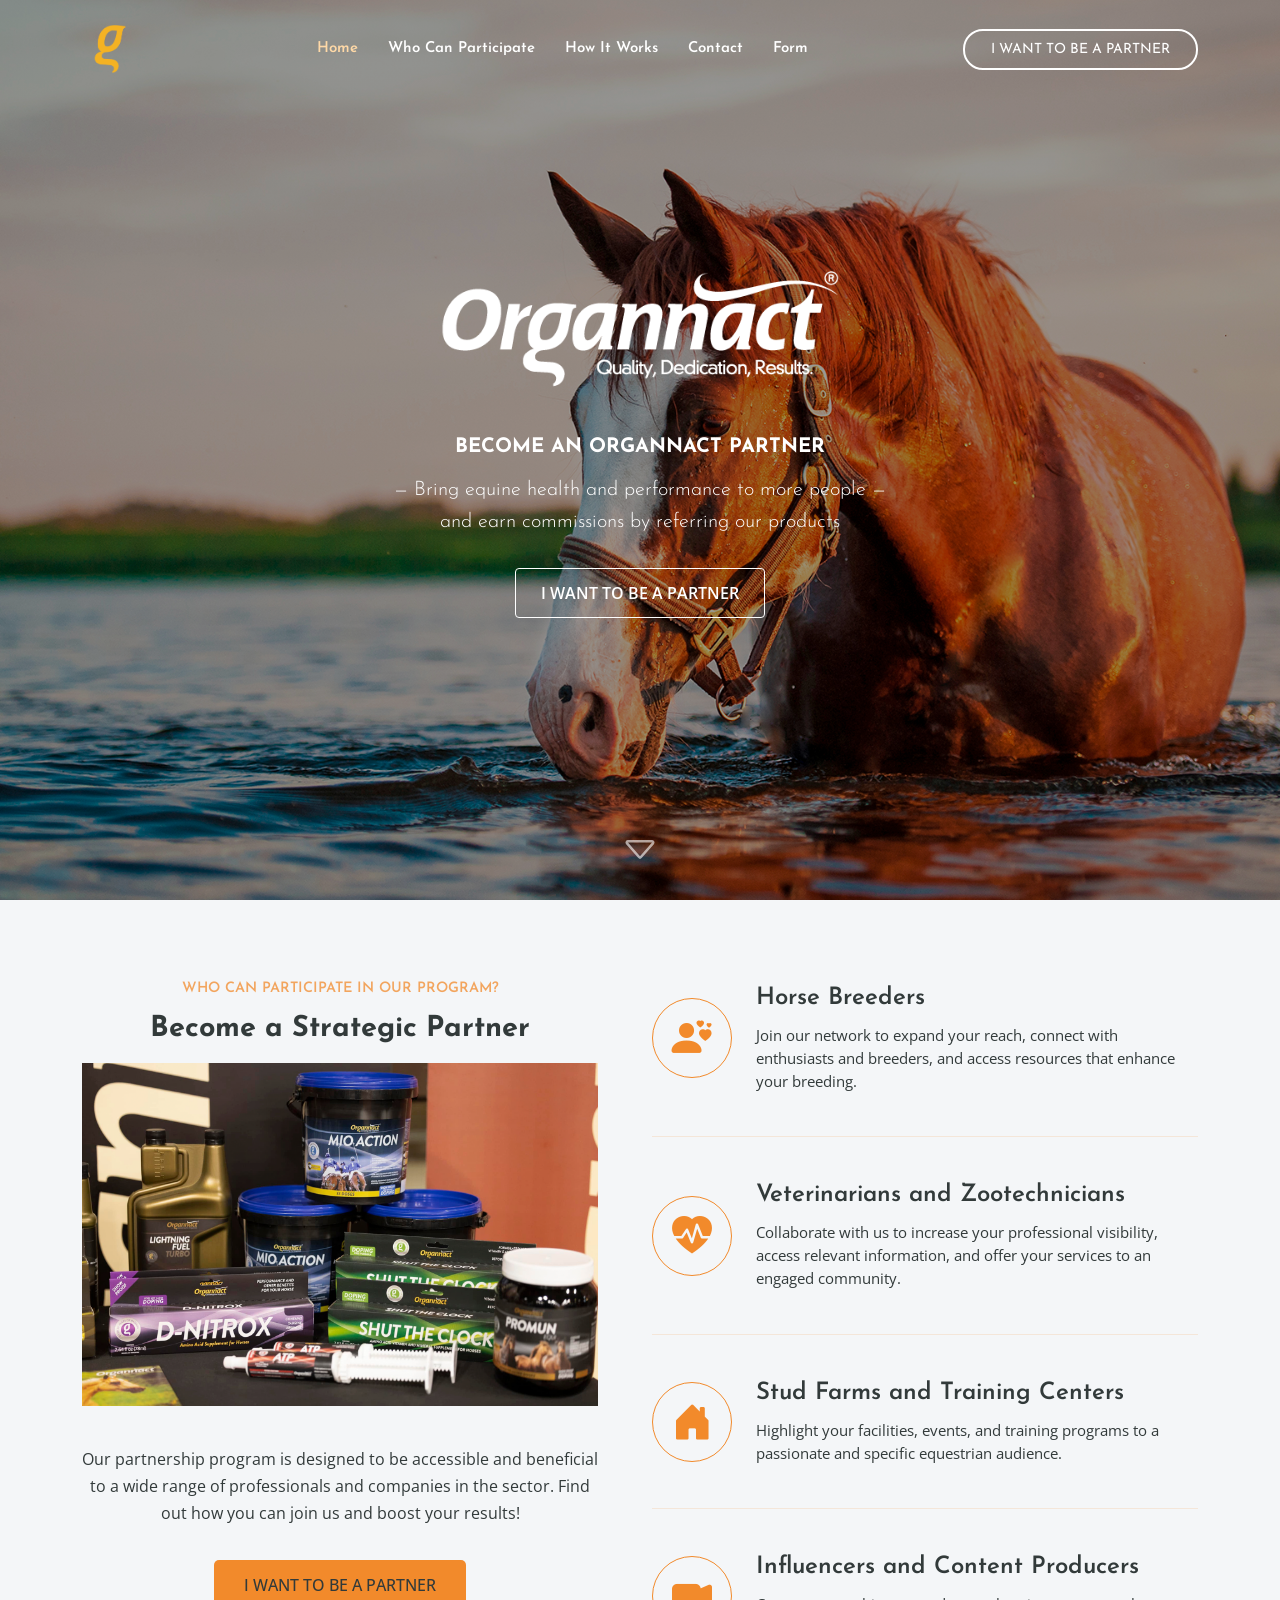
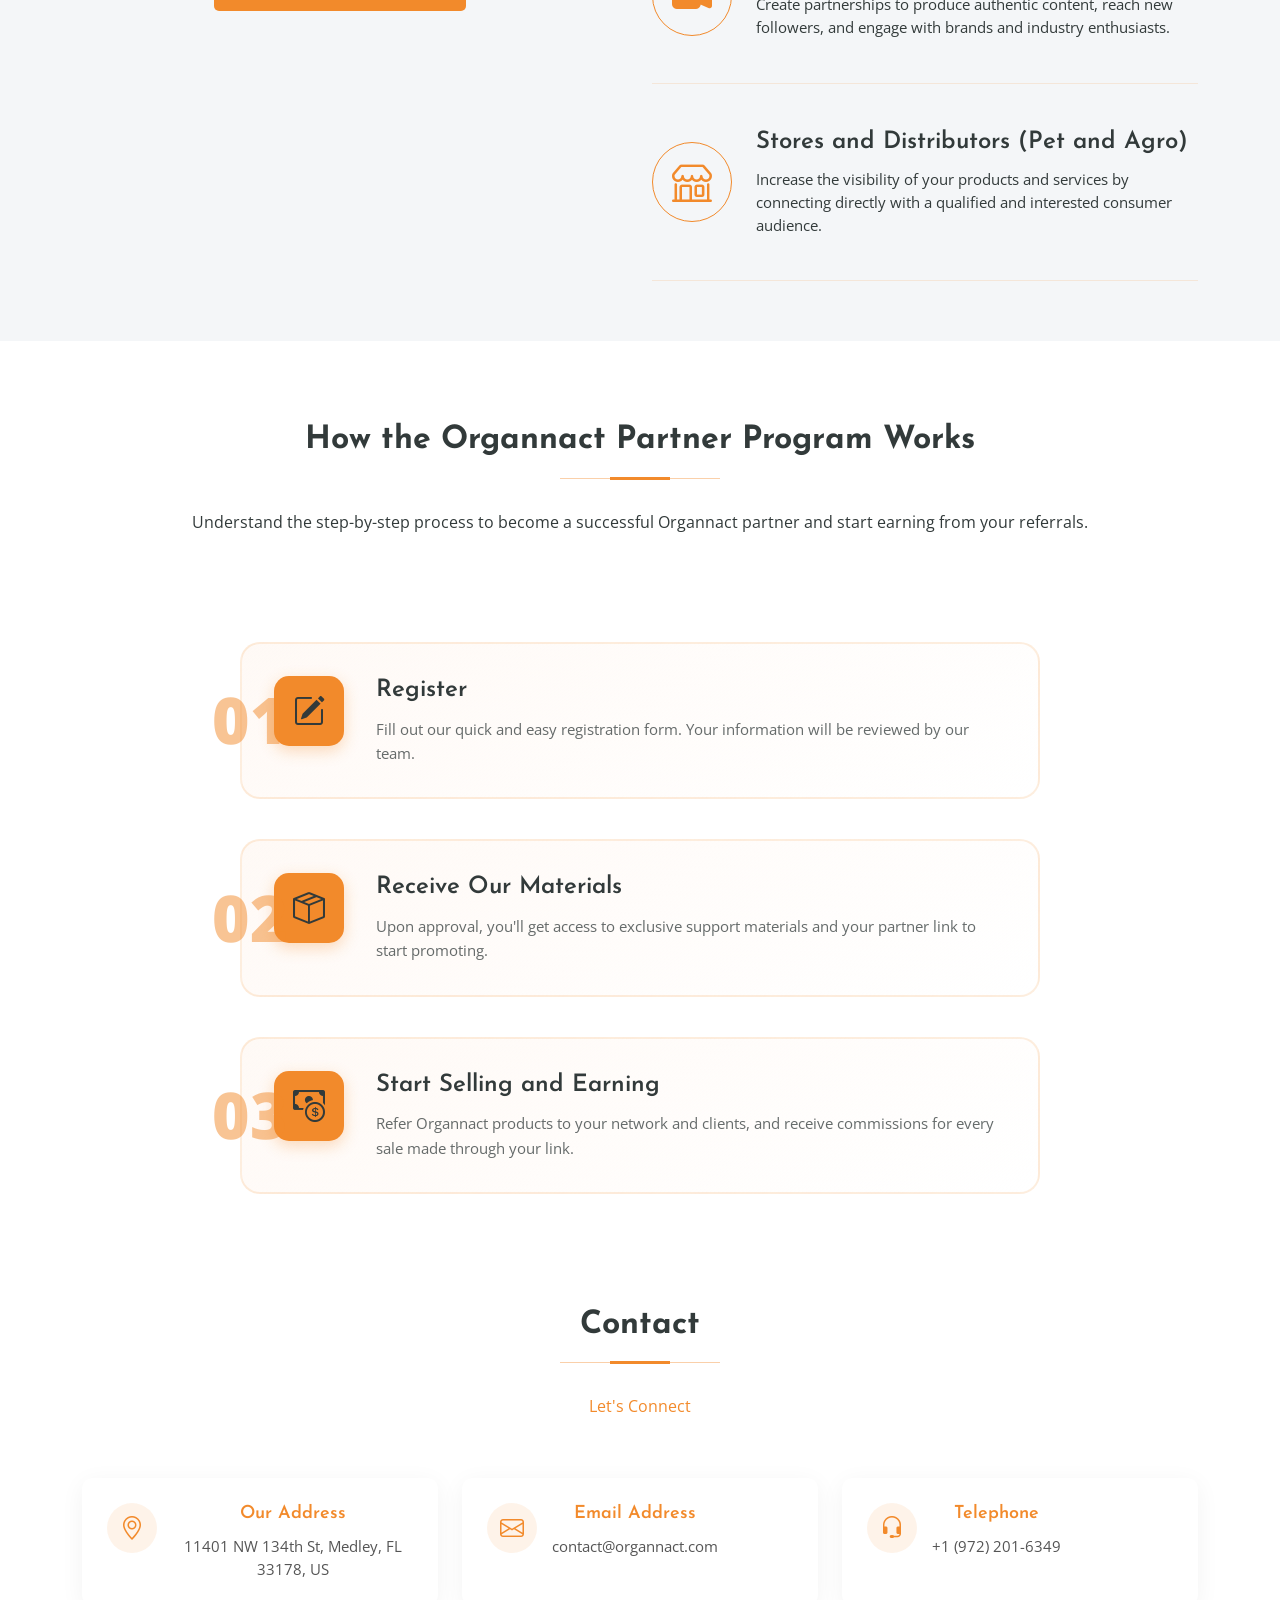
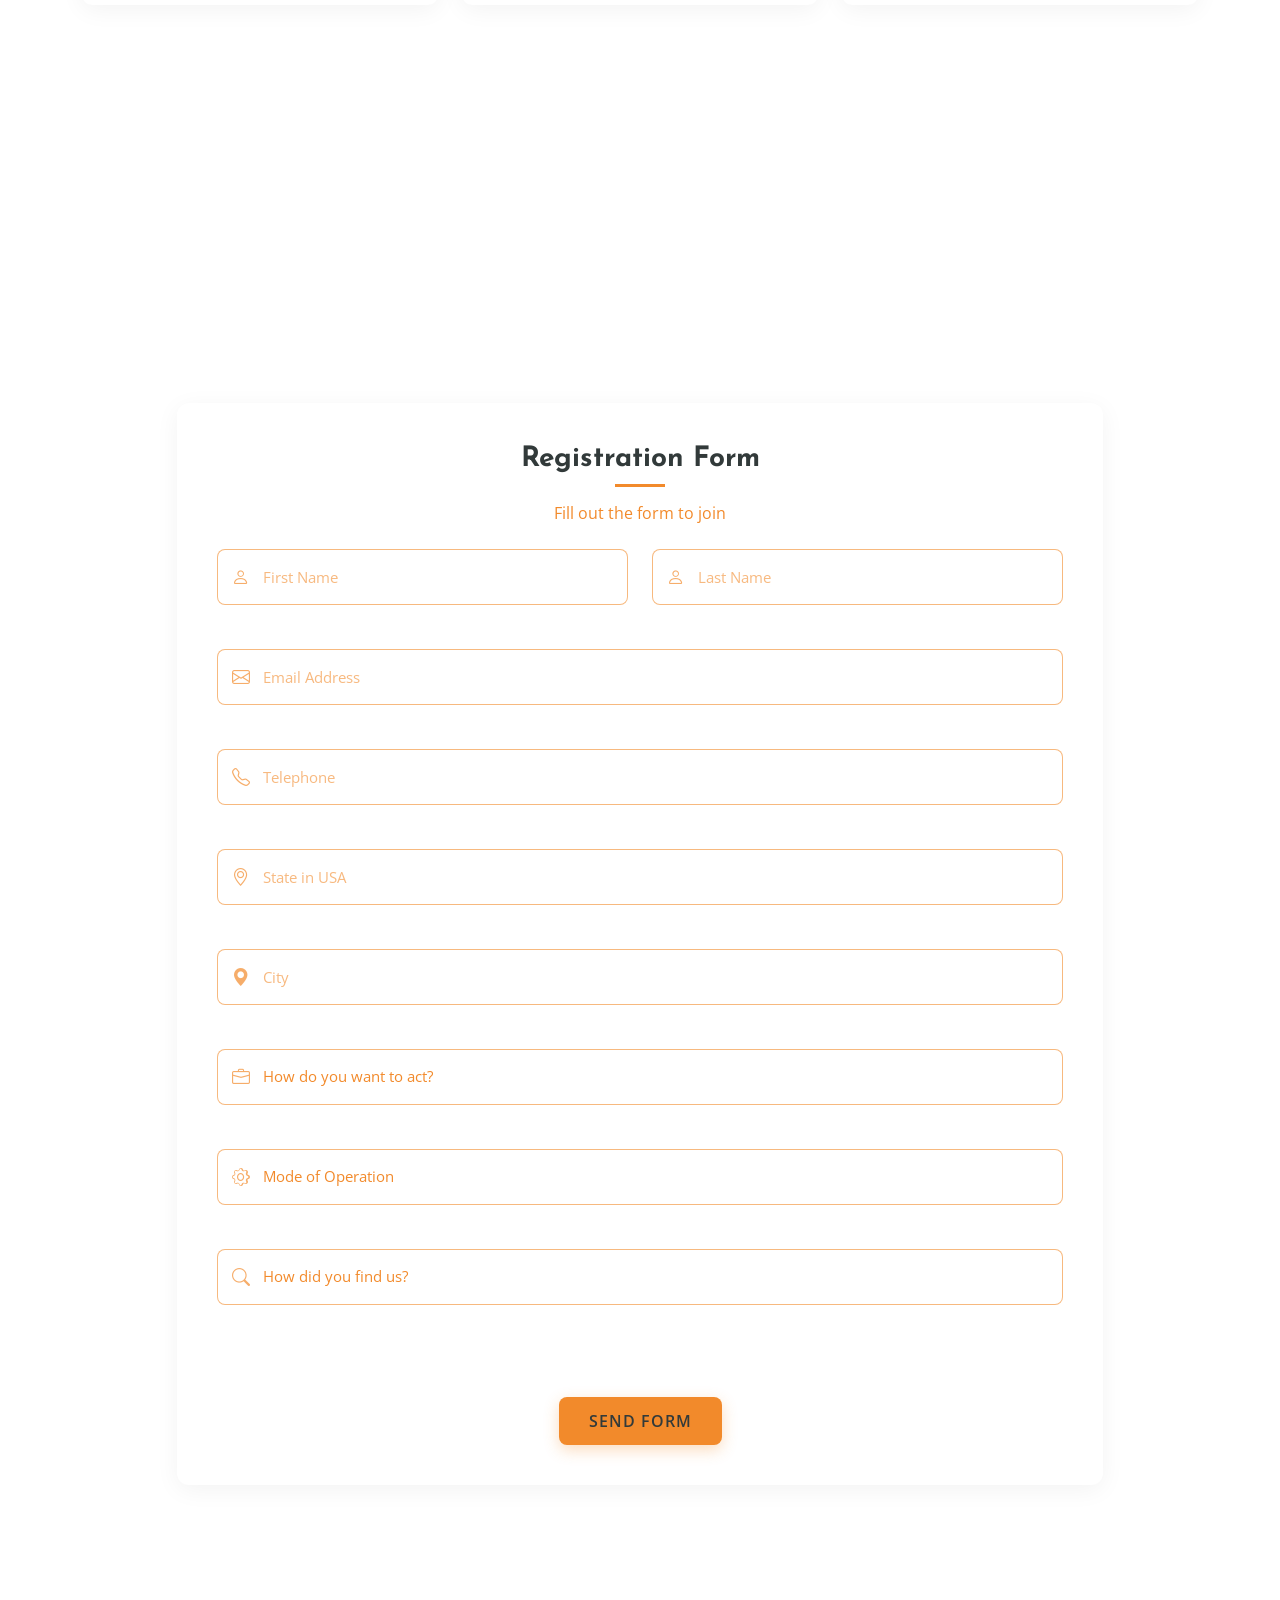
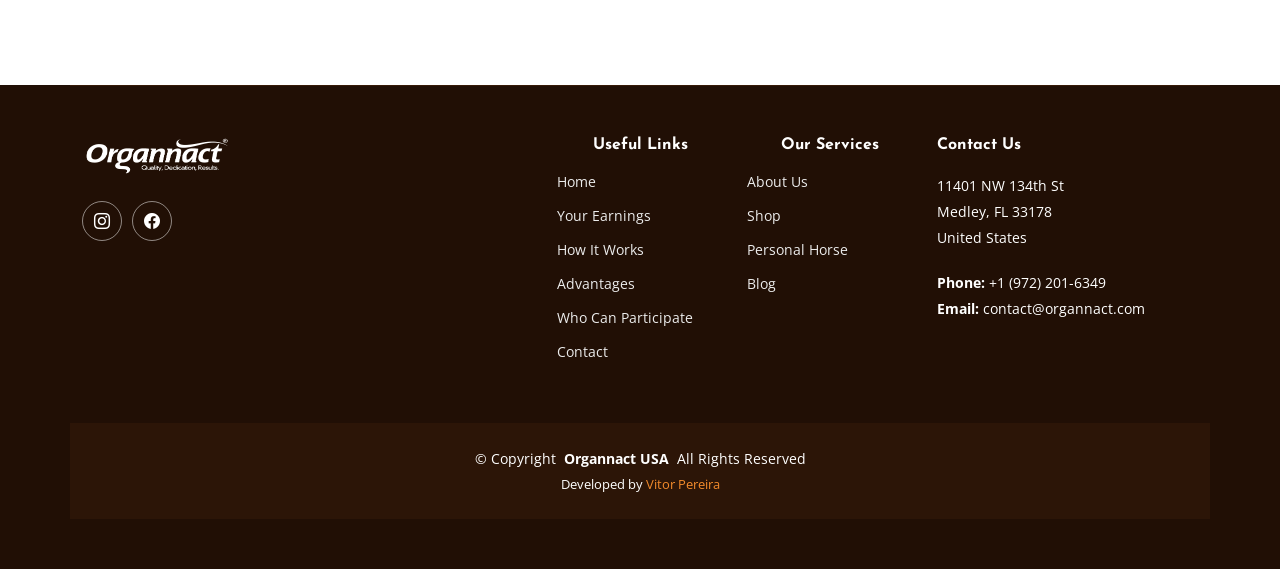
==== commit 19857136: "Botão form e Facebook update" ====
--- a/index.html
+++ b/index.html
@@ -45,7 +45,7 @@
             <li><a href="#participate">Who Can Participate</a></li>
             <li><a href="#how-it-work">How It Works</a></li>
             <li><a href="#contact">Contact</a></li>
-            <li><a href="#register">Form</a></li>
+            <li><a href="#formulario">Form</a></li>
         </ul>
         <i class="mobile-nav-toggle d-xl-none bi bi-list"></i>
         </nav>
@@ -311,7 +311,7 @@
     <iframe src="https://www.google.com/maps/embed?pb=!1m18!1m12!1m3!1d3594.636810160716!2d-80.31297708498018!3d25.81511198365727!2m3!1f0!2f0!3f0!3m2!1i1024!2i768!4f13.1!3m3!1m2!1s0x88d9bb1f1eaba1c3%3A0x2a78a0f8ac7c6a00!2s11401%20NW%20134th%20St%2C%20Medley%2C%20FL%2033178%2C%20USA!5e0!3m2!1spt-BR!2sbr!4v1620000000000!5m2!1spt-BR!2sbr" width="100%" height="500" style="border:0;" allowfullscreen="" loading="lazy" referrerpolicy="no-referrer-when-downgrade" title="Organnact USA Location on Google Maps"></iframe>
     </div>
 
-    <div class="container form-container-overlap">
+    <div class="container form-container-overlap" id="formulario">
     <div class="row justify-content-center" data-aos="fade-up" data-aos-delay="300">
         <div class="col-lg-10">
         <div class="contact-form-wrapper">
@@ -465,7 +465,7 @@
             </a>
             <div class="social-links d-flex mt-4">
             <a href="https://www.instagram.com/organnact.usa/" target="_blank" aria-label="Organnact USA Instagram"><i class="bi bi-instagram"></i></a>
-            <a href="https://www.linkedin.com/company/organnact/" target="_blank" aria-label="Organnact LinkedIn"><i class="bi bi-linkedin"></i></a>
+            <a href="https://www.facebook.com/organnact.usa" target="_blank" aria-label="Organnact LinkedIn"><i class="bi bi-facebook"></i></a>
             </div>
         </div>
 
